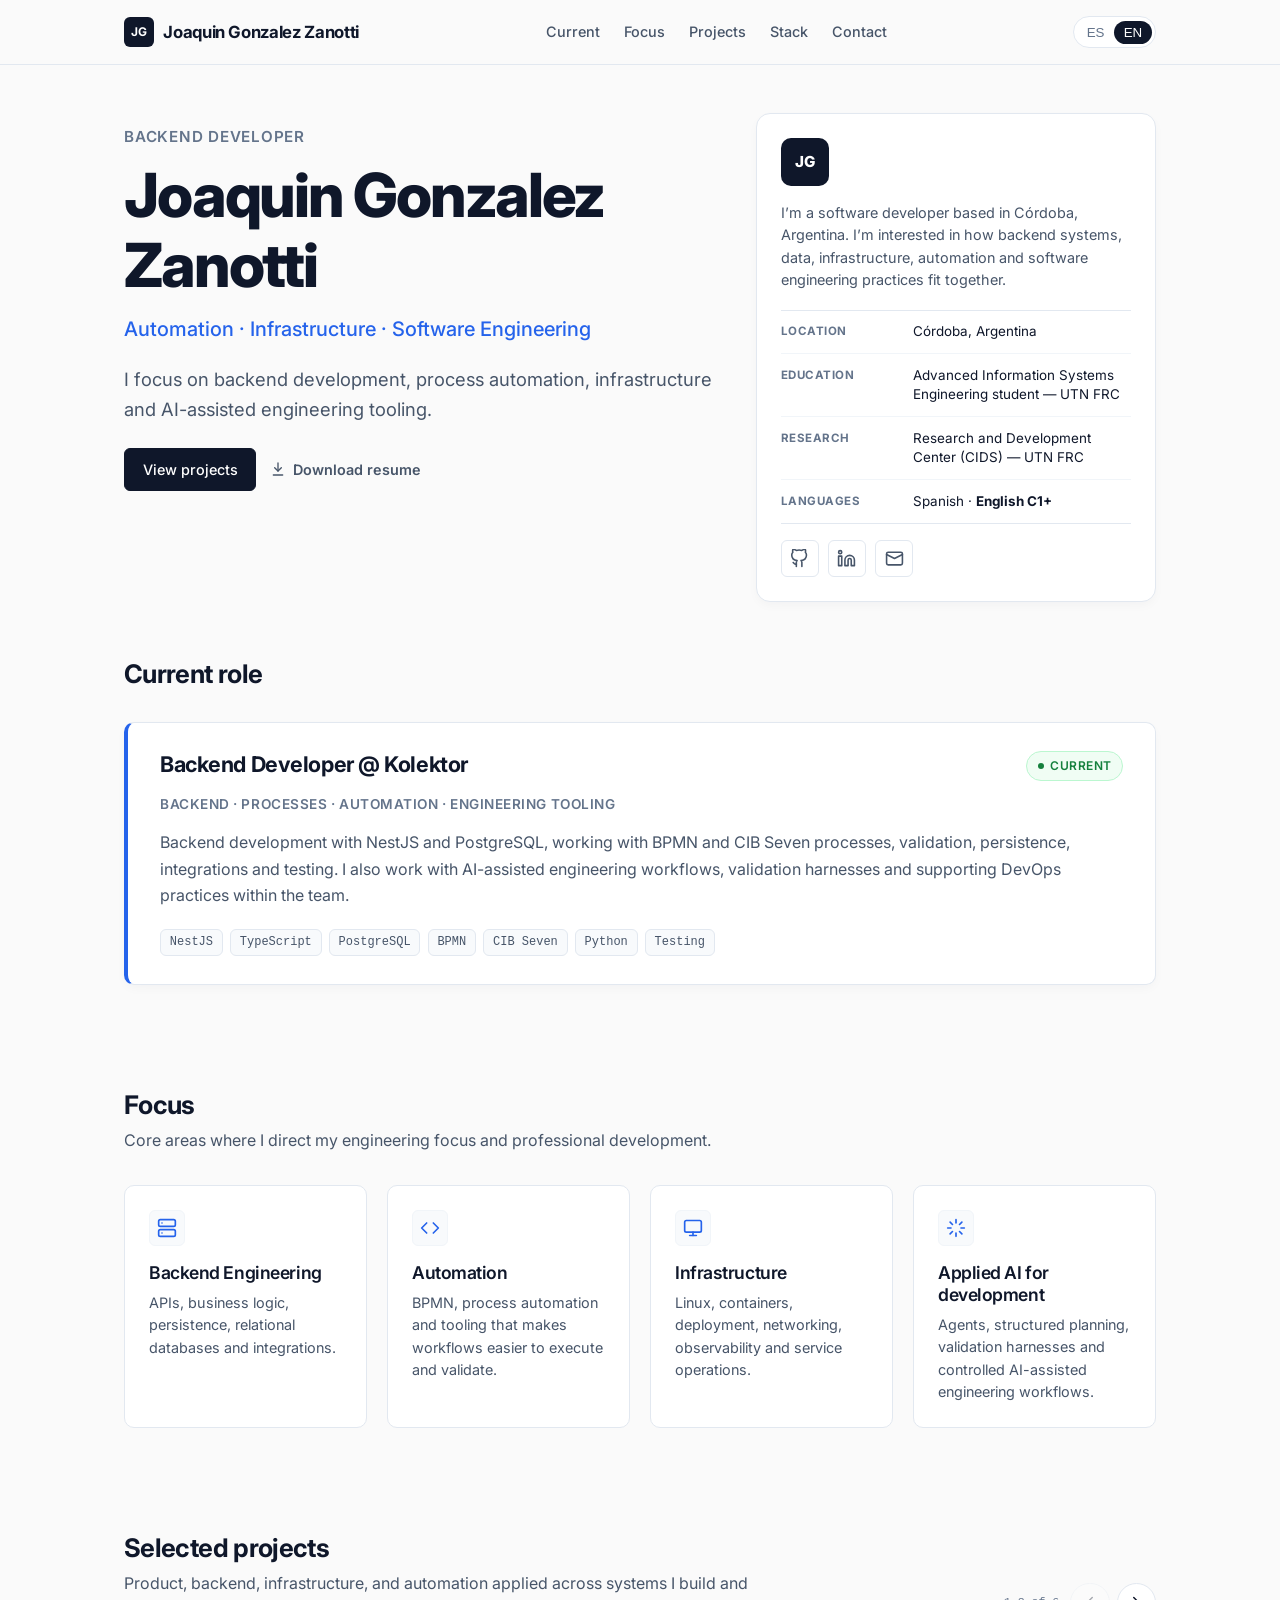
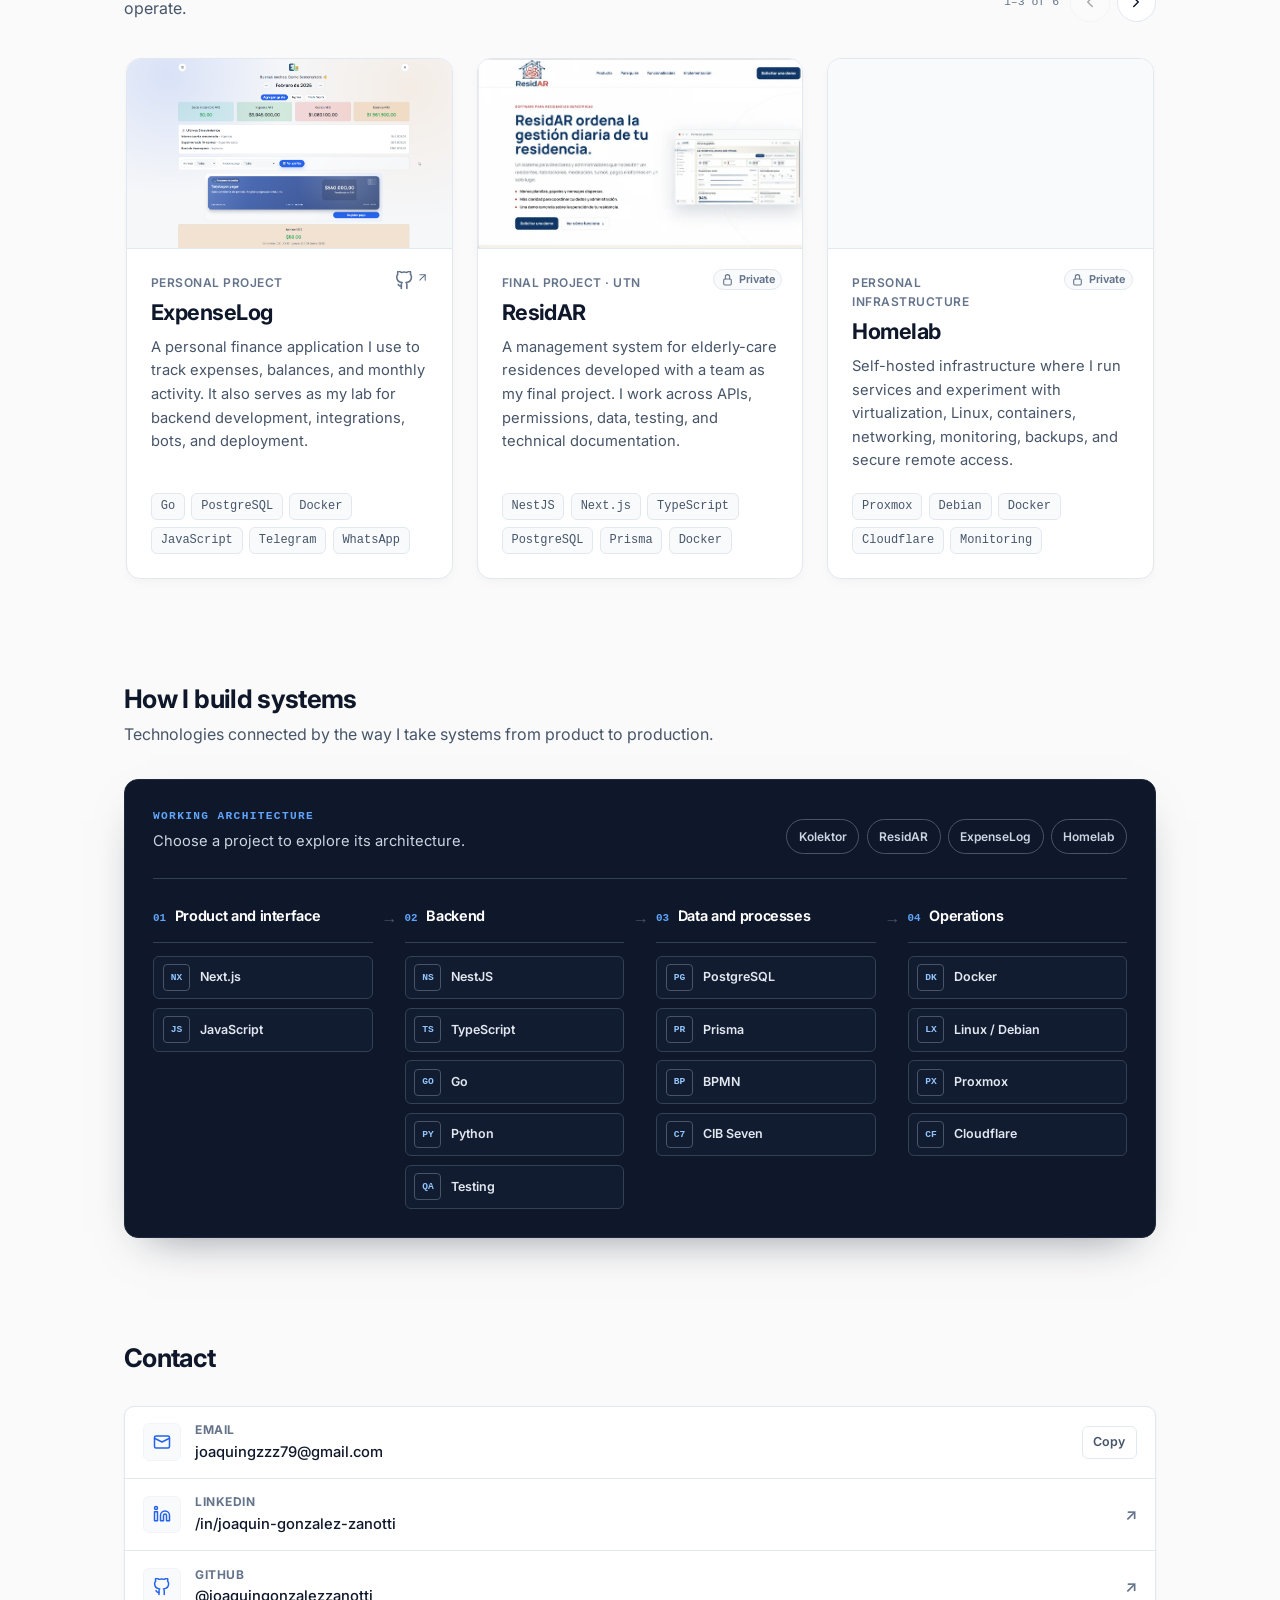
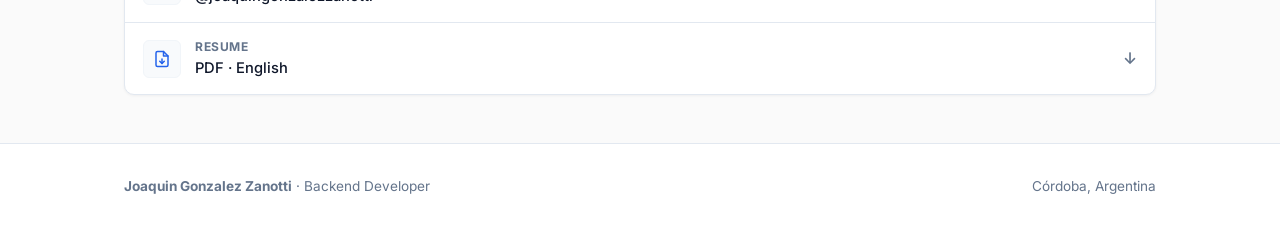
==== index.html @ 8b1c948b "restore contact form as modal" ====
<!DOCTYPE html>
<html lang="es-AR">
  <head>
    <meta charset="UTF-8" />
    <meta name="viewport" content="width=device-width, initial-scale=1.0" />
    <title>Joaquin Gonzalez Zanotti | Backend Developer</title>
    <meta
      name="description"
      content="Backend Developer en Córdoba, Argentina. Backend, PostgreSQL, BPMN, automatización, infraestructura y tooling de ingeniería asistido por IA."
    />
    <meta name="robots" content="index,follow,max-image-preview:large,max-snippet:-1,max-video-preview:-1" />
    <meta name="author" content="Joaquin Gonzalez Zanotti" />
    <meta name="theme-color" content="#2563eb" />
    <meta
      name="google-site-verification"
      content="11LNXCog9IiwNUSLAsv_RnXNtH6E29aRDf3BAwxEhEU"
    />
    <link rel="canonical" href="https://joaquingz.com.ar/" />
    <link rel="alternate" hreflang="es-AR" href="https://joaquingz.com.ar/" />
    <link rel="alternate" hreflang="en" href="https://joaquingz.com.ar/en/" />
    <link rel="alternate" hreflang="x-default" href="https://joaquingz.com.ar/" />
    <link rel="sitemap" type="application/xml" href="https://joaquingz.com.ar/sitemap.xml" />

    <!-- Open Graph -->
    <meta property="og:locale" content="es_AR" />
    <meta property="og:type" content="website" />
    <meta property="og:title" content="Joaquin Gonzalez Zanotti | Backend Developer" />
    <meta
      property="og:description"
      content="Backend Developer en Córdoba, Argentina. Backend, PostgreSQL, BPMN, automatización, infraestructura y tooling de ingeniería asistido por IA."
    />
    <meta property="og:url" content="https://joaquingz.com.ar/" />
    <meta property="og:image" content="https://joaquingz.com.ar/assets/projects/expense-log/cover.png" />
    <meta property="og:image:alt" content="Joaquin Gonzalez Zanotti - Backend Developer" />

    <!-- Twitter Card -->
    <meta name="twitter:card" content="summary_large_image" />
    <meta name="twitter:title" content="Joaquin Gonzalez Zanotti | Backend Developer" />
    <meta
      name="twitter:description"
      content="Backend Developer en Córdoba, Argentina. Backend, PostgreSQL, BPMN, automatización, infraestructura y tooling de ingeniería asistido por IA."
    />
    <meta name="twitter:image" content="https://joaquingz.com.ar/assets/projects/expense-log/cover.png" />

    <!-- Favicon -->
    <link rel="icon" type="image/svg+xml" href="/assets/brand/favicon.svg" />

    <!-- Typography -->
    <link rel="preconnect" href="https://fonts.googleapis.com" />
    <link rel="preconnect" href="https://fonts.gstatic.com" crossorigin />
    <link
      href="https://fonts.googleapis.com/css2?family=Inter:wght@400;500;600;700;800&display=swap"
      rel="stylesheet"
    />

    <!-- Stylesheet -->
    <link rel="stylesheet" href="/assets/css/site.css" />

    <!-- Structured Data -->
    <script type="application/ld+json">
      {
        "@context": "https://schema.org",
        "@graph": [
          {
            "@type": "Person",
            "@id": "https://joaquingz.com.ar/#person",
            "name": "Joaquin Gonzalez Zanotti",
            "url": "https://joaquingz.com.ar/",
            "jobTitle": "Backend Developer",
            "knowsLanguage": ["es", "en"],
            "alumniOf": {
              "@type": "CollegeOrUniversity",
              "name": "Universidad Tecnologica Nacional (UTN-FRC)"
            },
            "sameAs": [
              "https://www.linkedin.com/in/joaquin-gonzalez-zanotti/",
              "https://github.com/joaquingonzalezzanotti"
            ]
          },
          {
            "@type": "WebSite",
            "@id": "https://joaquingz.com.ar/#website",
            "name": "Joaquin Gonzalez Zanotti",
            "url": "https://joaquingz.com.ar/",
            "inLanguage": "es-AR",
            "publisher": {
              "@id": "https://joaquingz.com.ar/#person"
            }
          }
        ]
      }
    </script>

    <!-- Language Redirection Script (Safe & Non-blocking) -->
    <script src="/assets/js/language.js"></script>
    <script src="/assets/js/site.js" defer></script>
  </head>
  <body>
    <a class="skip-link" href="#main-content">Saltar al contenido</a>

    <!-- Site Navigation -->
    <header class="site-header">
      <div class="container site-nav">
        <a href="/" class="nav-brand" aria-label="Joaquin Gonzalez Zanotti">
          <span class="nav-brand-badge">JG</span>
          <span class="nav-brand-name">Joaquin Gonzalez Zanotti</span>
        </a>

        <nav aria-label="Navegación principal">
          <ul class="nav-links">
            <li><a href="#current" class="nav-link">Actual</a></li>
            <li><a href="#focus" class="nav-link">Enfoque</a></li>
            <li><a href="#projects" class="nav-link">Proyectos</a></li>
            <li><a href="#stack" class="nav-link">Stack</a></li>
            <li><a href="#contact" class="nav-link">Contacto</a></li>
          </ul>
        </nav>

        <div class="nav-actions">
          <div class="lang-switch" role="group" aria-label="Selector de idioma">
            <button class="lang-btn active" data-lang-switch="es" aria-current="true">ES</button>
            <button class="lang-btn" data-lang-switch="en">EN</button>
          </div>

          <button
            id="mobile-menu-toggle"
            class="mobile-toggle"
            aria-label="Abrir menú"
            aria-expanded="false"
          >
            <svg width="20" height="20" viewBox="0 0 24 24" fill="none" stroke="currentColor" stroke-width="2" stroke-linecap="round" stroke-linejoin="round">
              <line x1="3" y1="12" x2="21" y2="12"></line>
              <line x1="3" y1="6" x2="21" y2="6"></line>
              <line x1="3" y1="18" x2="21" y2="18"></line>
            </svg>
          </button>
        </div>
      </div>

      <!-- Mobile dropdown -->
      <div id="mobile-nav" class="mobile-menu">
        <a href="#current" class="nav-link">Actual</a>
        <a href="#focus" class="nav-link">Enfoque</a>
        <a href="#projects" class="nav-link">Proyectos</a>
        <a href="#stack" class="nav-link">Stack</a>
        <a href="#contact" class="nav-link">Contacto</a>
      </div>
    </header>

    <main id="main-content">
      <!-- Hero Section -->
      <section class="section hero">
        <div class="container hero-grid">
          <div class="hero-copy">
            <p class="hero-meta">Backend Developer</p>
            <h1 class="hero-title">Joaquin Gonzalez Zanotti</h1>
            <p class="hero-subheadline">Automatización · Infraestructura · Ingeniería de Software</p>
            <p class="hero-lead">
              Mi foco está en desarrollo backend, automatización de procesos, infraestructura y herramientas de ingeniería asistidas por IA.
            </p>
            <div class="hero-actions">
              <a href="#projects" class="btn btn-primary">Ver proyectos</a>
              <a
                href="/assets/cv/joaquin-gonzalez-zanotti-cv-es.pdf"
                class="hero-cv-link"
                target="_blank"
                rel="noopener noreferrer"
              >
                <svg width="16" height="16" viewBox="0 0 24 24" fill="none" stroke="currentColor" stroke-width="2" stroke-linecap="round" stroke-linejoin="round" aria-hidden="true"><path d="M12 3v12"></path><path d="m7 10 5 5 5-5"></path><path d="M5 21h14"></path></svg>
                Descargar CV
              </a>
            </div>
          </div>

          <aside id="about" class="profile-card" aria-label="Perfil profesional">
            <div class="profile-monogram" aria-hidden="true">JG</div>
            <p class="profile-summary">
              Soy desarrollador de software en Córdoba, Argentina. Me interesa entender cómo encajan las distintas partes de un sistema: backend, datos, infraestructura, automatización y las prácticas alrededor del desarrollo.
            </p>
            <dl class="profile-details">
              <div class="profile-detail-row">
                <dt>Ubicación</dt>
                <dd>Córdoba, Argentina</dd>
              </div>
              <div class="profile-detail-row">
                <dt>Formación</dt>
                <dd>Estudiante avanzado de Ingeniería en Sistemas de Información — UTN FRC</dd>
              </div>
              <div class="profile-detail-row">
                <dt>Investigación</dt>
                <dd>Centro de Investigación y Desarrollo (CIDS) — UTN FRC</dd>
              </div>
              <div class="profile-detail-row">
                <dt>Idiomas</dt>
                <dd>Español · <strong>Inglés C1+</strong></dd>
              </div>
            </dl>
            <div class="profile-links" aria-label="Enlaces profesionales">
              <a href="https://github.com/joaquingonzalezzanotti" target="_blank" rel="noopener noreferrer" aria-label="GitHub" title="GitHub">
                <svg width="19" height="19" viewBox="0 0 24 24" fill="none" stroke="currentColor" stroke-width="2" stroke-linecap="round" stroke-linejoin="round" aria-hidden="true"><path d="M15 22v-4a4.8 4.8 0 0 0-1-3.5c3.3-.4 6.8-1.6 6.8-7A5.4 5.4 0 0 0 19.4 4 5 5 0 0 0 19.3.5S18.2.1 15 1.8a13.4 13.4 0 0 0-7 0C4.8.1 3.7.5 3.7.5A5 5 0 0 0 3.6 4a5.4 5.4 0 0 0-1.4 3.5c0 5.4 3.5 6.6 6.8 7A4.8 4.8 0 0 0 8 18v4"></path><path d="M8 19c-3 .9-3-1.5-4-2"></path></svg>
              </a>
              <a href="https://www.linkedin.com/in/joaquin-gonzalez-zanotti/" target="_blank" rel="noopener noreferrer" aria-label="LinkedIn" title="LinkedIn">
                <svg width="19" height="19" viewBox="0 0 24 24" fill="none" stroke="currentColor" stroke-width="2" stroke-linecap="round" stroke-linejoin="round" aria-hidden="true"><path d="M16 8a6 6 0 0 1 6 6v7h-4v-7a2 2 0 0 0-4 0v7h-4v-7a6 6 0 0 1 6-6z"></path><rect width="4" height="12" x="2" y="9"></rect><circle cx="4" cy="4" r="2"></circle></svg>
              </a>
              <a href="mailto:joaquingzzz79@gmail.com" data-contact-modal-open aria-label="Abrir formulario de contacto" title="Email">
                <svg width="19" height="19" viewBox="0 0 24 24" fill="none" stroke="currentColor" stroke-width="2" stroke-linecap="round" stroke-linejoin="round" aria-hidden="true"><rect width="20" height="16" x="2" y="4" rx="2"></rect><path d="m22 7-10 5L2 7"></path></svg>
              </a>
            </div>
          </aside>
        </div>
      </section>

      <!-- Currently / Actual Section -->
      <section id="current" class="section" style="padding-top: 1rem;">
        <div class="container">
          <div class="section-header">
            <h2 class="section-title">Posición actual</h2>
          </div>
          <article class="currently-card">
            <div class="currently-header">
              <div>
                <h3 class="currently-role-title">Backend Developer</h3>
                <p class="currently-company">Kolektor</p>
              </div>
              <span class="badge-status">
                <span class="status-dot"></span>
                Actual
              </span>
            </div>
            <p class="currently-subheadline">Backend · Procesos · Automatización · Herramientas de ingeniería</p>
            <p class="currently-desc">
              Desarrollo backend con NestJS y PostgreSQL, implementación de procesos con BPMN y CIB Seven, validaciones, persistencia, integraciones y pruebas. También trabajo con flujos de ingeniería asistidos por IA, entornos de validación y prácticas de DevOps dentro del equipo.
            </p>
            <div class="tech-tag-list">
              <span class="chip">NestJS</span>
              <span class="chip">TypeScript</span>
              <span class="chip">PostgreSQL</span>
              <span class="chip">BPMN</span>
              <span class="chip">CIB Seven</span>
              <span class="chip">Python</span>
              <span class="chip">Testing</span>
            </div>
          </article>
        </div>
      </section>

      <!-- Enfoque Section -->
      <section id="focus" class="section">
        <div class="container">
          <div class="section-header">
            <h2 class="section-title">Enfoque</h2>
            <p class="section-subtitle">Direcciones clave en las que enfoco mi trabajo y aprendizaje continuo.</p>
          </div>
          <div class="focus-grid">
            <article class="focus-card">
              <div class="focus-card-icon" aria-hidden="true">
                <svg width="20" height="20" viewBox="0 0 24 24" fill="none" stroke="currentColor" stroke-width="2" stroke-linecap="round" stroke-linejoin="round">
                  <rect x="2" y="2" width="20" height="8" rx="2" ry="2"></rect>
                  <rect x="2" y="14" width="20" height="8" rx="2" ry="2"></rect>
                  <line x1="6" y1="6" x2="6.01" y2="6"></line>
                  <line x1="6" y1="18" x2="6.01" y2="18"></line>
                </svg>
              </div>
              <h3 class="focus-card-title">Ingeniería backend</h3>
              <p class="focus-card-desc">APIs, lógica de negocio, persistencia, modelado de bases de datos e integraciones.</p>
            </article>

            <article class="focus-card">
              <div class="focus-card-icon" aria-hidden="true">
                <svg width="20" height="20" viewBox="0 0 24 24" fill="none" stroke="currentColor" stroke-width="2" stroke-linecap="round" stroke-linejoin="round">
                  <polyline points="16 18 22 12 16 6"></polyline>
                  <polyline points="8 6 2 12 8 18"></polyline>
                </svg>
              </div>
              <h3 class="focus-card-title">Automatización</h3>
              <p class="focus-card-desc">BPMN, automatización de procesos y herramientas para reducir trabajo manual y hacer flujos más verificables.</p>
            </article>

            <article class="focus-card">
              <div class="focus-card-icon" aria-hidden="true">
                <svg width="20" height="20" viewBox="0 0 24 24" fill="none" stroke="currentColor" stroke-width="2" stroke-linecap="round" stroke-linejoin="round">
                  <rect x="2" y="3" width="20" height="14" rx="2" ry="2"></rect>
                  <line x1="8" y1="21" x2="16" y2="21"></line>
                  <line x1="12" y1="17" x2="12" y2="21"></line>
                </svg>
              </div>
              <h3 class="focus-card-title">Infraestructura</h3>
              <p class="focus-card-desc">Linux, contenedores, despliegue, redes, observabilidad y operación de servicios.</p>
            </article>

            <article class="focus-card">
              <div class="focus-card-icon" aria-hidden="true">
                <svg width="20" height="20" viewBox="0 0 24 24" fill="none" stroke="currentColor" stroke-width="2" stroke-linecap="round" stroke-linejoin="round">
                  <path d="M12 2v4M12 18v4M4.93 4.93l2.83 2.83M16.24 16.24l2.83 2.83M2 12h4M18 12h4M4.93 19.07l2.83-2.83M16.24 7.76l2.83-2.83"></path>
                </svg>
              </div>
              <h3 class="focus-card-title">IA aplicada al desarrollo</h3>
              <p class="focus-card-desc">Agentes, planificación estructurada, entornos de validación y flujos de ingeniería asistidos por IA.</p>
            </article>
          </div>
        </div>
      </section>

      <!-- PROJECTS:START -->
      <section id="projects" class="section projects-section">
        <div class="container">
          <div class="projects-heading-row">
            <div class="section-header">
              <h2 class="section-title">Proyectos seleccionados</h2>
              <p class="section-subtitle">Producto, backend, infraestructura y automatización aplicados en sistemas que construí y opero.</p>
            </div>
            <div class="projects-carousel-controls">
              <span class="projects-carousel-status" data-carousel-status aria-live="polite">6 proyectos</span>
              <button type="button" class="projects-carousel-button" data-carousel-previous aria-label="Ver proyectos anteriores"><svg width="18" height="18" viewBox="0 0 24 24" fill="none" stroke="currentColor" stroke-width="2" stroke-linecap="round" stroke-linejoin="round" aria-hidden="true"><path d="m15 18-6-6 6-6"></path></svg></button>
              <button type="button" class="projects-carousel-button" data-carousel-next aria-label="Ver proyectos siguientes"><svg width="18" height="18" viewBox="0 0 24 24" fill="none" stroke="currentColor" stroke-width="2" stroke-linecap="round" stroke-linejoin="round" aria-hidden="true"><path d="m9 18 6-6-6-6"></path></svg></button>
            </div>
          </div>
          <div class="projects-carousel" data-projects-carousel data-status-template="{start}–{end} de {total}">
            <div class="projects-track" data-carousel-track tabindex="0" aria-label="Carrusel de proyectos seleccionados">
              <article class="project-card-v2 project-card-linked">
                <a href="https://expenselog.com.ar/" class="project-card-primary-link" target="_blank" rel="noopener noreferrer" aria-label="Abrir el sitio de ExpenseLog"></a>
                <div class="project-card-media">
                  <img src="/assets/projects/expense-log/cover.png" alt="Vista previa del panel de ExpenseLog" loading="lazy" decoding="async" width="800" height="450" />
                </div>
                <div class="project-card-content">
                  <a href="https://github.com/joaquingonzalezzanotti/ExpenseLog" class="project-github-link" target="_blank" rel="noopener noreferrer" aria-label="Ver ExpenseLog en GitHub"><svg class="github-icon" width="19" height="19" viewBox="0 0 24 24" fill="none" stroke="currentColor" stroke-width="2" stroke-linecap="round" stroke-linejoin="round" aria-hidden="true"><path d="M15 22v-4a4.8 4.8 0 0 0-1-3.5c3.3-.4 6.8-1.6 6.8-7A5.4 5.4 0 0 0 19.4 4 5 5 0 0 0 19.3.5S18.2.1 15 1.8a13.4 13.4 0 0 0-7 0C4.8.1 3.7.5 3.7.5A5 5 0 0 0 3.6 4a5.4 5.4 0 0 0-1.4 3.5c0 5.4 3.5 6.6 6.8 7A4.8 4.8 0 0 0 8 18v4"></path><path d="M8 19c-3 .9-3-1.5-4-2"></path></svg><svg width="13" height="13" viewBox="0 0 24 24" fill="none" stroke="currentColor" stroke-width="2" stroke-linecap="round" stroke-linejoin="round" aria-hidden="true"><path d="M7 17 17 7"></path><path d="M7 7h10v10"></path></svg></a>
                  <span class="project-card-badge">Proyecto personal</span>
                  <h3 class="project-card-title">ExpenseLog</h3>
                  <p class="project-card-desc">Aplicación de finanzas personales que uso para registrar gastos, saldos y actividad mensual. Es también mi laboratorio para backend, integraciones, bots y despliegue.</p>
                  <div class="project-card-stack">
                    <span class="chip">Go</span>
                    <span class="chip">PostgreSQL</span>
                    <span class="chip">Docker</span>
                    <span class="chip">JavaScript</span>
                    <span class="chip">Telegram</span>
                    <span class="chip">WhatsApp</span>
                  </div>
                </div>
              </article>
              <article class="project-card-v2 project-card-linked project-card-private">
                <a href="https://residar.com.ar" class="project-card-primary-link" target="_blank" rel="noopener noreferrer" aria-label="Abrir el sitio de ResidAR"></a>
                <div class="project-card-media">
                  <img src="/assets/projects/residar/dashboard.webp" alt="Página de ResidAR con una vista de su panel de gestión" loading="lazy" decoding="async" width="800" height="450" />
                </div>
                <div class="project-card-content">
                  <span class="project-repository-private" aria-label="Repositorio privado" title="Repositorio privado"><svg width="13" height="13" viewBox="0 0 24 24" fill="none" stroke="currentColor" stroke-width="2" stroke-linecap="round" stroke-linejoin="round" aria-hidden="true"><rect width="14" height="11" x="5" y="11" rx="2" ry="2"></rect><path d="M8 11V7a4 4 0 0 1 8 0v4"></path></svg><span>Privado</span></span>
                  <span class="project-card-badge">Proyecto Final · UTN</span>
                  <h3 class="project-card-title">ResidAR</h3>
                  <p class="project-card-desc">Sistema de gestión para residencias de adultos mayores desarrollado en equipo como Proyecto Final. Trabajo sobre APIs, permisos, datos, testing y documentación técnica.</p>
                  <div class="project-card-stack">
                    <span class="chip">NestJS</span>
                    <span class="chip">Next.js</span>
                    <span class="chip">TypeScript</span>
                    <span class="chip">PostgreSQL</span>
                    <span class="chip">Prisma</span>
                    <span class="chip">Docker</span>
                  </div>
                </div>
              </article>
              <article class="project-card-v2 project-card-private">
                <div class="project-card-media project-card-media-center">
                  <img src="/assets/projects/homelab/cover.webp" alt="Rack de servidores y estación de monitoreo de infraestructura" loading="lazy" decoding="async" width="800" height="450" />
                </div>
                <div class="project-card-content">
                  <span class="project-repository-private" aria-label="Repositorio privado" title="Repositorio privado"><svg width="13" height="13" viewBox="0 0 24 24" fill="none" stroke="currentColor" stroke-width="2" stroke-linecap="round" stroke-linejoin="round" aria-hidden="true"><rect width="14" height="11" x="5" y="11" rx="2" ry="2"></rect><path d="M8 11V7a4 4 0 0 1 8 0v4"></path></svg><span>Privado</span></span>
                  <span class="project-card-badge">Infraestructura personal</span>
                  <h3 class="project-card-title">Homelab</h3>
                  <p class="project-card-desc">Infraestructura propia para operar servicios, experimentar y aprender con virtualización, Linux, contenedores, redes, monitoreo, backups y acceso remoto seguro.</p>
                  <div class="project-card-stack">
                    <span class="chip">Proxmox</span>
                    <span class="chip">Debian</span>
                    <span class="chip">Docker</span>
                    <span class="chip">Cloudflare</span>
                    <span class="chip">Monitoring</span>
                  </div>
                </div>
              </article>
              <article class="project-card-v2 project-card-private">
                <div class="project-card-media project-card-media-center">
                  <img src="/assets/projects/home-assistant/homeassistant-photo.png" alt="Panel de Home Assistant con dispositivos, luces y estados del hogar" loading="lazy" decoding="async" width="800" height="450" />
                </div>
                <div class="project-card-content">
                  <span class="project-repository-private" aria-label="Repositorio privado" title="Repositorio privado"><svg width="13" height="13" viewBox="0 0 24 24" fill="none" stroke="currentColor" stroke-width="2" stroke-linecap="round" stroke-linejoin="round" aria-hidden="true"><rect width="14" height="11" x="5" y="11" rx="2" ry="2"></rect><path d="M8 11V7a4 4 0 0 1 8 0v4"></path></svg><span>Privado</span></span>
                  <span class="project-card-badge">Domótica local</span>
                  <h3 class="project-card-title">Home Assistant &amp; IoT</h3>
                  <p class="project-card-desc">Sistema domótico centralizado con sensores, escenas e integraciones locales. Automatiza iluminación, seguridad y rutinas según presencia, horarios y estado del hogar.</p>
                  <div class="project-card-stack">
                    <span class="chip">Home Assistant</span>
                    <span class="chip">YAML</span>
                    <span class="chip">MQTT</span>
                    <span class="chip">ESPHome</span>
                    <span class="chip">Zigbee</span>
                    <span class="chip">Docker</span>
                  </div>
                </div>
              </article>
              <article class="project-card-v2 project-card-linked">
                <a href="https://sorty-neon.vercel.app" class="project-card-primary-link" target="_blank" rel="noopener noreferrer" aria-label="Abrir la aplicación Sorty"></a>
                <div class="project-card-media">
                  <img src="/assets/projects/sorty/cover.png" alt="Interfaz de Sorty para configurar participantes y exclusiones" loading="lazy" decoding="async" width="800" height="450" />
                </div>
                <div class="project-card-content">
                  <a href="https://github.com/joaquingonzalezzanotti/Sorty" class="project-github-link" target="_blank" rel="noopener noreferrer" aria-label="Ver Sorty en GitHub"><svg class="github-icon" width="19" height="19" viewBox="0 0 24 24" fill="none" stroke="currentColor" stroke-width="2" stroke-linecap="round" stroke-linejoin="round" aria-hidden="true"><path d="M15 22v-4a4.8 4.8 0 0 0-1-3.5c3.3-.4 6.8-1.6 6.8-7A5.4 5.4 0 0 0 19.4 4 5 5 0 0 0 19.3.5S18.2.1 15 1.8a13.4 13.4 0 0 0-7 0C4.8.1 3.7.5 3.7.5A5 5 0 0 0 3.6 4a5.4 5.4 0 0 0-1.4 3.5c0 5.4 3.5 6.6 6.8 7A4.8 4.8 0 0 0 8 18v4"></path><path d="M8 19c-3 .9-3-1.5-4-2"></path></svg><svg width="13" height="13" viewBox="0 0 24 24" fill="none" stroke="currentColor" stroke-width="2" stroke-linecap="round" stroke-linejoin="round" aria-hidden="true"><path d="M7 17 17 7"></path><path d="M7 7h10v10"></path></svg></a>
                  <span class="project-card-badge">Aplicación web</span>
                  <h3 class="project-card-title">Sorty</h3>
                  <p class="project-card-desc">Aplicación para organizar Amigo Invisible con reglas de exclusión, validaciones y un flujo simple para cargar participantes y compartir cada resultado de forma privada.</p>
                  <div class="project-card-stack">
                    <span class="chip">JavaScript</span>
                    <span class="chip">Python</span>
                    <span class="chip">PostgreSQL</span>
                    <span class="chip">Vercel</span>
                  </div>
                </div>
              </article>
              <article class="project-card-v2 project-card-linked">
                <a href="https://github.com/joaquingonzalezzanotti/A4.5" class="project-card-primary-link" target="_blank" rel="noopener noreferrer" aria-label="Abrir A4.5, un ejemplo público de automatización"></a>
                <div class="project-card-media project-card-media-center">
                  <img src="/assets/projects/automation-systems/cover.webp" alt="Panel conceptual de automatización con pipeline, agentes y bot de Telegram" loading="lazy" decoding="async" width="800" height="450" />
                </div>
                <div class="project-card-content">
                  <a href="https://github.com/joaquingonzalezzanotti/A4.5" class="project-github-link" target="_blank" rel="noopener noreferrer" aria-label="Ver A4.5 en GitHub"><svg class="github-icon" width="19" height="19" viewBox="0 0 24 24" fill="none" stroke="currentColor" stroke-width="2" stroke-linecap="round" stroke-linejoin="round" aria-hidden="true"><path d="M15 22v-4a4.8 4.8 0 0 0-1-3.5c3.3-.4 6.8-1.6 6.8-7A5.4 5.4 0 0 0 19.4 4 5 5 0 0 0 19.3.5S18.2.1 15 1.8a13.4 13.4 0 0 0-7 0C4.8.1 3.7.5 3.7.5A5 5 0 0 0 3.6 4a5.4 5.4 0 0 0-1.4 3.5c0 5.4 3.5 6.6 6.8 7A4.8 4.8 0 0 0 8 18v4"></path><path d="M8 19c-3 .9-3-1.5-4-2"></path></svg><svg width="13" height="13" viewBox="0 0 24 24" fill="none" stroke="currentColor" stroke-width="2" stroke-linecap="round" stroke-linejoin="round" aria-hidden="true"><path d="M7 17 17 7"></path><path d="M7 7h10v10"></path></svg></a>
                  <span class="project-card-badge">Capacidad transversal</span>
                  <h3 class="project-card-title">Automatización y entrega</h3>
                  <p class="project-card-desc">Flujos que conectan eventos, pruebas, despliegues y operación: pipelines, agentes, tareas programadas, webhooks y bots de Telegram para reducir trabajo manual.</p>
                  <div class="project-card-stack">
                    <span class="chip">CI/CD</span>
                    <span class="chip">Docker</span>
                    <span class="chip">Agents</span>
                    <span class="chip">Telegram</span>
                    <span class="chip">Webhooks</span>
                    <span class="chip">Automation</span>
                  </div>
                </div>
              </article>
            </div>
          </div>
        </div>
      </section>
      <!-- PROJECTS:END -->

      <!-- STACK:START -->
      <section id="stack" class="section stack-section">
        <div class="container">
          <div class="section-header">
            <h2 class="section-title">Cómo construyo sistemas</h2>
            <p class="section-subtitle">Tecnologías conectadas por la forma en que las llevo del producto a producción.</p>
          </div>
          <div class="stack-stage">
            <div class="stack-stage-header">
              <div class="stack-stage-intro">
                <p class="stack-eyebrow">Arquitectura de trabajo</p>
                <p class="stack-context-summary" data-stack-summary data-default-summary="Elegí un proyecto para recorrer su arquitectura." aria-live="polite">Elegí un proyecto para recorrer su arquitectura.</p>
              </div>
              <div class="stack-filters" role="group" aria-label="Explorar arquitectura por proyecto">
                <button type="button" class="stack-filter" data-stack-filter="kolektor" data-stack-summary="Procesos empresariales, backend e integración de datos." aria-pressed="false">Kolektor</button>
                <button type="button" class="stack-filter" data-stack-filter="residar" data-stack-summary="Producto web, API y persistencia para gestión operativa." aria-pressed="false">ResidAR</button>
                <button type="button" class="stack-filter" data-stack-filter="expenselog" data-stack-summary="Servicio en Go para registrar y analizar finanzas personales." aria-pressed="false">ExpenseLog</button>
                <button type="button" class="stack-filter" data-stack-filter="homelab" data-stack-summary="Infraestructura propia: virtualización, contenedores y red." aria-pressed="false">Homelab</button>
              </div>
            </div>
            <div class="stack-map" style="--stack-layer-count: 4">
              <article class="stack-layer" data-used="residar expenselog">
                <div class="stack-layer-heading">
                  <span class="stack-layer-index" aria-hidden="true">01</span>
                  <h3>Producto e interfaz</h3>
                </div>
                <div class="stack-nodes">
                  <div class="stack-node" data-used="residar">
                    <span class="stack-node-mark" aria-hidden="true">NX</span>
                    <span class="stack-node-name">Next.js</span>
                  </div>
                  <div class="stack-node" data-used="expenselog">
                    <span class="stack-node-mark" aria-hidden="true">JS</span>
                    <span class="stack-node-name">JavaScript</span>
                  </div>
                </div>
              </article>
              <article class="stack-layer" data-used="kolektor residar expenselog">
                <div class="stack-layer-heading">
                  <span class="stack-layer-index" aria-hidden="true">02</span>
                  <h3>Backend</h3>
                </div>
                <div class="stack-nodes">
                  <div class="stack-node" data-used="kolektor residar">
                    <span class="stack-node-mark" aria-hidden="true">NS</span>
                    <span class="stack-node-name">NestJS</span>
                  </div>
                  <div class="stack-node" data-used="kolektor residar">
                    <span class="stack-node-mark" aria-hidden="true">TS</span>
                    <span class="stack-node-name">TypeScript</span>
                  </div>
                  <div class="stack-node" data-used="expenselog">
                    <span class="stack-node-mark" aria-hidden="true">GO</span>
                    <span class="stack-node-name">Go</span>
                  </div>
                  <div class="stack-node" data-used="kolektor">
                    <span class="stack-node-mark" aria-hidden="true">PY</span>
                    <span class="stack-node-name">Python</span>
                  </div>
                  <div class="stack-node" data-used="kolektor">
                    <span class="stack-node-mark" aria-hidden="true">QA</span>
                    <span class="stack-node-name">Testing</span>
                  </div>
                </div>
              </article>
              <article class="stack-layer" data-used="kolektor residar expenselog">
                <div class="stack-layer-heading">
                  <span class="stack-layer-index" aria-hidden="true">03</span>
                  <h3>Datos y procesos</h3>
                </div>
                <div class="stack-nodes">
                  <div class="stack-node" data-used="kolektor residar expenselog">
                    <span class="stack-node-mark" aria-hidden="true">PG</span>
                    <span class="stack-node-name">PostgreSQL</span>
                  </div>
                  <div class="stack-node" data-used="residar">
                    <span class="stack-node-mark" aria-hidden="true">PR</span>
                    <span class="stack-node-name">Prisma</span>
                  </div>
                  <div class="stack-node" data-used="kolektor">
                    <span class="stack-node-mark" aria-hidden="true">BP</span>
                    <span class="stack-node-name">BPMN</span>
                  </div>
                  <div class="stack-node" data-used="kolektor">
                    <span class="stack-node-mark" aria-hidden="true">C7</span>
                    <span class="stack-node-name">CIB Seven</span>
                  </div>
                </div>
              </article>
              <article class="stack-layer" data-used="residar expenselog homelab">
                <div class="stack-layer-heading">
                  <span class="stack-layer-index" aria-hidden="true">04</span>
                  <h3>Operación</h3>
                </div>
                <div class="stack-nodes">
                  <div class="stack-node" data-used="residar expenselog homelab">
                    <span class="stack-node-mark" aria-hidden="true">DK</span>
                    <span class="stack-node-name">Docker</span>
                  </div>
                  <div class="stack-node" data-used="homelab">
                    <span class="stack-node-mark" aria-hidden="true">LX</span>
                    <span class="stack-node-name">Linux / Debian</span>
                  </div>
                  <div class="stack-node" data-used="homelab">
                    <span class="stack-node-mark" aria-hidden="true">PX</span>
                    <span class="stack-node-name">Proxmox</span>
                  </div>
                  <div class="stack-node" data-used="homelab">
                    <span class="stack-node-mark" aria-hidden="true">CF</span>
                    <span class="stack-node-name">Cloudflare</span>
                  </div>
                </div>
              </article>
            </div>
          </div>
        </div>
      </section>
      <!-- STACK:END -->

      <!-- Contact Section -->
      <section id="contact" class="section contact-section">
        <div class="container">
          <div class="section-header">
            <h2 class="section-title">Contacto</h2>
          </div>
          <div class="contact-panel">
            <ul class="contact-list">
              <li class="contact-row">
                <span class="contact-icon" aria-hidden="true"><svg width="18" height="18" viewBox="0 0 24 24" fill="none" stroke="currentColor" stroke-width="2" stroke-linecap="round" stroke-linejoin="round"><rect width="20" height="16" x="2" y="4" rx="2"></rect><path d="m22 7-10 5L2 7"></path></svg></span>
                <span class="contact-main"><span class="contact-label">Email</span><span class="contact-value">joaquingzzz79@gmail.com</span></span>
                <a class="contact-row-link" href="mailto:joaquingzzz79@gmail.com" data-contact-modal-open aria-label="Abrir formulario de contacto"></a>
                <button type="button" class="contact-copy-button" data-copy-email="joaquingzzz79@gmail.com" data-copy-label="Copiar" data-copied-label="Copiado ✓" aria-label="Copiar email" hidden><span data-copy-status aria-live="polite">Copiar</span></button>
              </li>
              <li class="contact-row">
                <span class="contact-icon" aria-hidden="true"><svg width="18" height="18" viewBox="0 0 24 24" fill="none" stroke="currentColor" stroke-width="2" stroke-linecap="round" stroke-linejoin="round"><path d="M16 8a6 6 0 0 1 6 6v7h-4v-7a2 2 0 0 0-4 0v7h-4v-7a6 6 0 0 1 6-6z"></path><rect width="4" height="12" x="2" y="9"></rect><circle cx="4" cy="4" r="2"></circle></svg></span>
                <span class="contact-main"><span class="contact-label">LinkedIn</span><span class="contact-value">/in/joaquin-gonzalez-zanotti</span></span>
                <span class="contact-action" aria-hidden="true">↗</span>
                <a class="contact-row-link" href="https://www.linkedin.com/in/joaquin-gonzalez-zanotti/" target="_blank" rel="noopener noreferrer" aria-label="Abrir LinkedIn"></a>
              </li>
              <li class="contact-row">
                <span class="contact-icon" aria-hidden="true"><svg width="18" height="18" viewBox="0 0 24 24" fill="none" stroke="currentColor" stroke-width="2" stroke-linecap="round" stroke-linejoin="round"><path d="M15 22v-4a4.8 4.8 0 0 0-1-3.5c3.3-.4 6.8-1.6 6.8-7A5.4 5.4 0 0 0 19.4 4 5 5 0 0 0 19.3.5S18.2.1 15 1.8a13.4 13.4 0 0 0-7 0C4.8.1 3.7.5 3.7.5A5 5 0 0 0 3.6 4a5.4 5.4 0 0 0-1.4 3.5c0 5.4 3.5 6.6 6.8 7A4.8 4.8 0 0 0 8 18v4"></path><path d="M8 19c-3 .9-3-1.5-4-2"></path></svg></span>
                <span class="contact-main"><span class="contact-label">GitHub</span><span class="contact-value">@joaquingonzalezzanotti</span></span>
                <span class="contact-action" aria-hidden="true">↗</span>
                <a class="contact-row-link" href="https://github.com/joaquingonzalezzanotti" target="_blank" rel="noopener noreferrer" aria-label="Abrir GitHub"></a>
              </li>
              <li class="contact-row">
                <span class="contact-icon" aria-hidden="true"><svg width="18" height="18" viewBox="0 0 24 24" fill="none" stroke="currentColor" stroke-width="2" stroke-linecap="round" stroke-linejoin="round"><path d="M14 2H6a2 2 0 0 0-2 2v16a2 2 0 0 0 2 2h12a2 2 0 0 0 2-2V8z"></path><path d="M14 2v6h6"></path><path d="M12 12v6"></path><path d="m9 15 3 3 3-3"></path></svg></span>
                <span class="contact-main"><span class="contact-label">CV</span><span class="contact-value">PDF · Español</span></span>
                <span class="contact-action" aria-hidden="true">↓</span>
                <a class="contact-row-link" href="/assets/cv/joaquin-gonzalez-zanotti-cv-es.pdf" download aria-label="Descargar CV en español"></a>
              </li>
            </ul>
          </div>
        </div>
      </section>
    </main>

    <dialog class="contact-dialog" data-contact-dialog aria-labelledby="contact-dialog-title" aria-describedby="contact-dialog-description">
      <div class="contact-dialog-panel">
        <div class="contact-dialog-header">
          <div>
            <p class="contact-dialog-eyebrow">Contacto directo</p>
            <h2 id="contact-dialog-title">Escribime</h2>
            <p id="contact-dialog-description">Contame brevemente qué necesitás y te respondo por email.</p>
          </div>
          <button type="button" class="contact-dialog-close" data-contact-modal-close aria-label="Cerrar formulario">
            <svg width="20" height="20" viewBox="0 0 24 24" fill="none" stroke="currentColor" stroke-width="2" stroke-linecap="round" aria-hidden="true"><path d="M18 6 6 18"></path><path d="m6 6 12 12"></path></svg>
          </button>
        </div>
        <form
          class="contact-form"
          action="https://formspree.io/f/mkoogrok"
          method="POST"
          data-contact-form
          data-sending-label="Enviando…"
          data-success-message="Mensaje enviado. Gracias, te respondo pronto."
          data-error-message="No se pudo enviar. Probá nuevamente o escribime a joaquingzzz79@gmail.com."
        >
          <input type="hidden" name="_subject" value="Nuevo contacto desde joaquingz.com.ar" />
          <label class="contact-form-honeypot" aria-hidden="true" inert>No completar<input type="text" name="_gotcha" tabindex="-1" autocomplete="off" /></label>
          <div class="contact-form-grid">
            <label class="contact-form-field">
              <span>Nombre</span>
              <input type="text" name="name" autocomplete="name" required placeholder="Tu nombre" />
            </label>
            <label class="contact-form-field">
              <span>Email</span>
              <input type="email" name="email" autocomplete="email" required placeholder="tu@email.com" />
            </label>
          </div>
          <label class="contact-form-field">
            <span>Mensaje</span>
            <textarea name="message" rows="5" required placeholder="¿En qué puedo ayudarte?"></textarea>
          </label>
          <div class="contact-form-footer">
            <p class="contact-form-status" data-contact-form-status aria-live="polite"></p>
            <button type="submit" class="btn btn-primary" data-contact-submit>Enviar mensaje</button>
          </div>
        </form>
      </div>
    </dialog>

    <!-- Footer -->
    <footer class="site-footer">
      <div class="container footer-inner">
        <div>
          <strong>Joaquin Gonzalez Zanotti</strong> · Backend Developer
        </div>
        <div>
          Córdoba, Argentina
        </div>
      </div>
    </footer>
  </body>
</html>
---- assets/css/site.css ----
/* ==========================================================================
   Portfolio V2 — Joaquin Gonzalez Zanotti
   Clean, modern, technical & accessible stylesheet
   ========================================================================== */

:root {
  --font-sans: 'Inter', -apple-system, BlinkMacSystemFont, 'Segoe UI', Roboto, Oxygen, Ubuntu, Cantarell, 'Open Sans', 'Helvetica Neue', sans-serif;
  --font-mono: ui-monospace, SFMono-Regular, Menlo, Monaco, Consolas, 'Liberation Mono', 'Courier New', monospace;

  --color-bg: #fafafa;
  --color-surface: #ffffff;
  --color-surface-subtle: #f8fafc;
  --color-surface-tinted: #f0f7ff;
  
  --color-border: #e2e8f0;
  --color-border-subtle: #f1f5f9;
  --color-border-hover: #cbd5e1;
  --color-border-accent: #93c5fd;

  --color-text-primary: #0f172a;
  --color-text-secondary: #475569;
  --color-text-muted: #64748b;
  --color-text-light: #94a3b8;

  --color-accent: #2563eb;
  --color-accent-hover: #1d4ed8;
  --color-accent-light: #eff6ff;
  --color-success: #15803d;
  --color-success-light: #f0fdf4;
  --color-border-success: #bbf7d0;

  --radius-sm: 6px;
  --radius-md: 10px;
  --radius-lg: 14px;
  --radius-full: 9999px;

  --shadow-subtle: 0 1px 3px rgba(15, 23, 42, 0.05);
  --shadow-card: 0 4px 12px -2px rgba(15, 23, 42, 0.04);
  --shadow-hover: 0 8px 20px -4px rgba(15, 23, 42, 0.08);

  --max-width: 1080px;
  --transition: 180ms cubic-bezier(0.16, 1, 0.3, 1);
}

/* Base styles */
*, *::before, *::after {
  box-sizing: border-box;
  margin: 0;
  padding: 0;
}

html {
  font-size: 16px;
  scroll-behavior: smooth;
  scroll-padding-top: 5rem;
  background-color: var(--color-bg);
  color: var(--color-text-primary);
  text-rendering: optimizeLegibility;
  -webkit-font-smoothing: antialiased;
}

body {
  font-family: var(--font-sans);
  line-height: 1.6;
  background-color: var(--color-bg);
  color: var(--color-text-primary);
  min-height: 100vh;
  display: flex;
  flex-direction: column;
}

/* Accessibility & Focus */
:focus-visible {
  outline: 2px solid var(--color-accent);
  outline-offset: 3px;
}

.skip-link {
  position: fixed;
  top: 0.75rem;
  left: 0.75rem;
  z-index: 200;
  padding: 0.55rem 0.85rem;
  background-color: var(--color-surface);
  color: var(--color-text-primary);
  border: 1px solid var(--color-border);
  border-radius: var(--radius-sm);
  box-shadow: var(--shadow-hover);
  transform: translateY(-200%);
}

.skip-link:focus {
  transform: translateY(0);
}

/* Container */
.container {
  width: 100%;
  max-width: var(--max-width);
  margin-left: auto;
  margin-right: auto;
  padding-left: 1.5rem;
  padding-right: 1.5rem;
}

/* Links */
a {
  color: inherit;
  text-decoration: none;
  transition: color var(--transition), border-color var(--transition);
}

/* Typography utilities */
h1, h2, h3, h4 {
  font-weight: 600;
  letter-spacing: -0.025em;
  color: var(--color-text-primary);
  line-height: 1.25;
}

p {
  color: var(--color-text-secondary);
}

/* Navbar */
.site-header {
  position: sticky;
  top: 0;
  z-index: 100;
  background-color: rgba(250, 250, 250, 0.92);
  backdrop-filter: blur(10px);
  -webkit-backdrop-filter: blur(10px);
  border-bottom: 1px solid var(--color-border);
}

.site-nav {
  display: flex;
  align-items: center;
  justify-content: space-between;
  height: 4rem;
}

.nav-brand {
  display: flex;
  align-items: center;
  gap: 0.6rem;
  font-weight: 700;
  font-size: 1.05rem;
  color: var(--color-text-primary);
  letter-spacing: -0.02em;
}

.nav-brand-badge {
  display: inline-flex;
  align-items: center;
  justify-content: center;
  width: 1.85rem;
  height: 1.85rem;
  background-color: var(--color-text-primary);
  color: #ffffff;
  border-radius: var(--radius-sm);
  font-size: 0.75rem;
  font-weight: 700;
  letter-spacing: -0.03em;
}

.nav-links {
  display: flex;
  align-items: center;
  gap: 1.5rem;
  list-style: none;
}

.nav-link {
  font-size: 0.9rem;
  font-weight: 500;
  color: var(--color-text-secondary);
}

.nav-link:hover {
  color: var(--color-text-primary);
}

.nav-actions {
  display: flex;
  align-items: center;
  gap: 0.75rem;
}

.lang-switch {
  display: inline-flex;
  align-items: center;
  padding: 0.2rem;
  background-color: var(--color-surface);
  border: 1px solid var(--color-border);
  border-radius: var(--radius-full);
  font-size: 0.75rem;
  font-weight: 600;
}

.lang-btn {
  padding: 0.25rem 0.6rem;
  border-radius: var(--radius-full);
  color: var(--color-text-muted);
  border: none;
  background: transparent;
  cursor: pointer;
  transition: all var(--transition);
}

.lang-btn.active {
  background-color: var(--color-text-primary);
  color: #ffffff;
}

.lang-btn:hover:not(.active) {
  color: var(--color-text-primary);
}

/* Mobile Nav Toggle */
.mobile-toggle {
  display: none;
  background: none;
  border: 1px solid var(--color-border);
  border-radius: var(--radius-sm);
  padding: 0.5rem;
  cursor: pointer;
  color: var(--color-text-primary);
}

.mobile-menu {
  display: none;
}

/* Buttons and CTAs */
.btn {
  display: inline-flex;
  align-items: center;
  justify-content: center;
  gap: 0.5rem;
  padding: 0.55rem 1.1rem;
  font-size: 0.9rem;
  font-weight: 500;
  border-radius: var(--radius-sm);
  transition: all var(--transition);
  cursor: pointer;
  text-decoration: none;
  white-space: nowrap;
}

.btn-primary {
  background-color: var(--color-text-primary);
  color: #ffffff;
  border: 1px solid var(--color-text-primary);
}

.btn-primary:hover {
  background-color: #1e293b;
  border-color: #1e293b;
  transform: translateY(-1px);
}

/* Chips and Tags */
.chip {
  display: inline-flex;
  align-items: center;
  padding: 0.2rem 0.55rem;
  font-size: 0.75rem;
  font-weight: 500;
  font-family: var(--font-mono);
  background-color: var(--color-surface-subtle);
  border: 1px solid var(--color-border);
  border-radius: var(--radius-sm);
  color: var(--color-text-secondary);
}

/* Sections common */
.section {
  padding-top: 4.5rem;
  padding-bottom: 2rem;
}

.section-header {
  margin-bottom: 2rem;
}

.section-title {
  font-size: 1.6rem;
  font-weight: 700;
  color: var(--color-text-primary);
  margin-bottom: 0.4rem;
}

.section-subtitle {
  font-size: 1rem;
  color: var(--color-text-secondary);
  max-width: 640px;
}

/* Hero Section */
.hero {
  padding-top: 3rem;
  padding-bottom: 2.5rem;
}

.hero-grid {
  display: grid;
  grid-template-columns: minmax(0, 3fr) minmax(320px, 2fr);
  align-items: start;
  gap: 2rem;
}

.hero-copy {
  min-width: 0;
  padding-top: 0.75rem;
}

.hero-meta {
  font-size: 0.95rem;
  font-weight: 600;
  color: var(--color-text-muted);
  text-transform: uppercase;
  letter-spacing: 0.05em;
  margin-bottom: 0.75rem;
}

.hero-title {
  font-size: clamp(2.35rem, 5vw, 3.8rem);
  font-weight: 800;
  letter-spacing: -0.035em;
  line-height: 1.15;
  color: var(--color-text-primary);
  margin-bottom: 0.75rem;
}

.hero-subheadline {
  font-size: 1.25rem;
  font-weight: 500;
  color: var(--color-accent);
  margin-bottom: 1.25rem;
}

.hero-lead {
  font-size: 1.15rem;
  line-height: 1.6;
  color: var(--color-text-secondary);
  max-width: 720px;
  margin-bottom: 1.5rem;
}

.hero-actions {
  display: flex;
  flex-wrap: wrap;
  align-items: center;
  gap: 0.85rem;
}

.hero-cv-link {
  display: inline-flex;
  align-items: center;
  gap: 0.45rem;
  font-size: 0.9rem;
  font-weight: 600;
  color: var(--color-text-secondary);
}

.hero-cv-link:hover {
  color: var(--color-accent);
}

.profile-card {
  background-color: var(--color-surface);
  border: 1px solid var(--color-border);
  border-radius: var(--radius-lg);
  padding: 1.5rem;
  box-shadow: var(--shadow-card);
}

.profile-monogram {
  display: inline-flex;
  align-items: center;
  justify-content: center;
  width: 3rem;
  height: 3rem;
  margin-bottom: 1rem;
  border-radius: var(--radius-md);
  background-color: var(--color-text-primary);
  color: var(--color-surface);
  font-size: 0.95rem;
  font-weight: 800;
  letter-spacing: -0.03em;
}

.profile-summary {
  font-size: 0.9rem;
  line-height: 1.55;
  margin-bottom: 1.15rem;
}

.profile-details {
  border-top: 1px solid var(--color-border);
  border-bottom: 1px solid var(--color-border);
}

.profile-detail-row {
  display: grid;
  grid-template-columns: minmax(7.25rem, max-content) minmax(0, 1fr);
  gap: 1rem;
  padding: 0.72rem 0;
  border-bottom: 1px solid var(--color-border-subtle);
}

.profile-detail-row:last-child {
  border-bottom: none;
}

.profile-detail-row dt {
  font-size: 0.72rem;
  font-weight: 700;
  letter-spacing: 0.04em;
  text-transform: uppercase;
  color: var(--color-text-muted);
}

.profile-detail-row dd {
  font-size: 0.84rem;
  line-height: 1.45;
  color: var(--color-text-primary);
}

.profile-links {
  display: flex;
  gap: 0.6rem;
  padding-top: 1rem;
}

.profile-links a {
  display: inline-flex;
  align-items: center;
  justify-content: center;
  width: 2.35rem;
  height: 2.35rem;
  border: 1px solid var(--color-border);
  border-radius: var(--radius-sm);
  color: var(--color-text-secondary);
}

.profile-links a:hover {
  border-color: var(--color-border-hover);
  color: var(--color-accent);
  background-color: var(--color-surface-subtle);
}

/* Currently / Actual Section */
.currently-card {
  background-color: var(--color-surface);
  border: 1px solid var(--color-border);
  border-left: 4px solid var(--color-accent);
  border-radius: var(--radius-md);
  padding: 1.75rem 2rem;
  box-shadow: var(--shadow-card);
  transition: all var(--transition);
}

.currently-card:hover {
  border-color: var(--color-border-hover);
  border-left-color: var(--color-accent-hover);
  box-shadow: var(--shadow-hover);
}

.currently-header {
  display: flex;
  justify-content: space-between;
  align-items: flex-start;
  flex-wrap: wrap;
  gap: 1rem;
  margin-bottom: 0.85rem;
}

.currently-role-title {
  font-size: 1.35rem;
  font-weight: 700;
  color: var(--color-text-primary);
}

.currently-role-title-inline {
  white-space: nowrap;
  letter-spacing: -0.02em;
}

.currently-company {
  font-size: 1.1rem;
  font-weight: 600;
  color: var(--color-text-secondary);
  margin-top: 0.15rem;
}

.badge-status {
  display: inline-flex;
  align-items: center;
  gap: 0.4rem;
  padding: 0.25rem 0.65rem;
  background-color: var(--color-success-light);
  border: 1px solid var(--color-border-success);
  border-radius: var(--radius-full);
  font-size: 0.75rem;
  font-weight: 600;
  color: var(--color-success);
  text-transform: uppercase;
  letter-spacing: 0.04em;
}

.status-dot {
  width: 6px;
  height: 6px;
  background-color: var(--color-success);
  border-radius: 50%;
  animation: pulse-dot 2.5s infinite;
}

@keyframes pulse-dot {
  0%, 100% { opacity: 1; transform: scale(1); }
  50% { opacity: 0.4; transform: scale(0.9); }
}

.currently-subheadline {
  font-size: 0.85rem;
  font-weight: 600;
  color: var(--color-text-muted);
  text-transform: uppercase;
  letter-spacing: 0.04em;
  margin-bottom: 0.85rem;
}

.currently-desc {
  font-size: 1rem;
  line-height: 1.65;
  color: var(--color-text-secondary);
  margin-bottom: 1.25rem;
}

.tech-tag-list {
  display: flex;
  flex-wrap: wrap;
  gap: 0.45rem;
}

/* Focus Section */
.focus-grid {
  display: grid;
  grid-template-columns: repeat(4, 1fr);
  gap: 1.25rem;
}

.focus-card {
  background-color: var(--color-surface);
  border: 1px solid var(--color-border);
  border-radius: var(--radius-md);
  padding: 1.5rem;
  display: flex;
  flex-direction: column;
  transition: all var(--transition);
}

.focus-card:hover {
  border-color: var(--color-border-hover);
  box-shadow: var(--shadow-card);
  transform: translateY(-2px);
}

.focus-card-icon {
  width: 2.25rem;
  height: 2.25rem;
  display: flex;
  align-items: center;
  justify-content: center;
  background-color: var(--color-surface-subtle);
  border: 1px solid var(--color-border-subtle);
  border-radius: var(--radius-sm);
  color: var(--color-accent);
  margin-bottom: 1rem;
}

.focus-card-title {
  font-size: 1.1rem;
  font-weight: 600;
  color: var(--color-text-primary);
  margin-bottom: 0.5rem;
}

.focus-card-desc {
  font-size: 0.9rem;
  line-height: 1.55;
  color: var(--color-text-secondary);
}

/* Projects Section */
.projects-heading-row {
  display: flex;
  align-items: flex-end;
  justify-content: space-between;
  gap: 1.5rem;
  margin-bottom: 2rem;
}

.projects-heading-row .section-header {
  margin-bottom: 0;
}

.projects-carousel-controls {
  display: none;
  align-items: center;
  flex: 0 0 auto;
  gap: 0.45rem;
}

.projects-section.is-carousel-enhanced .projects-carousel-controls {
  display: flex;
}

.projects-carousel-status {
  min-width: 5.2rem;
  margin-right: 0.25rem;
  color: var(--color-text-muted);
  font-family: var(--font-mono);
  font-size: 0.72rem;
  text-align: right;
}

.projects-carousel-button {
  display: inline-flex;
  align-items: center;
  justify-content: center;
  width: 2.45rem;
  height: 2.45rem;
  border: 1px solid var(--color-border);
  border-radius: var(--radius-full);
  background-color: var(--color-surface);
  color: var(--color-text-primary);
  cursor: pointer;
  transition: color var(--transition), border-color var(--transition), background-color var(--transition), opacity var(--transition);
}

.projects-carousel-button:hover:not(:disabled) {
  border-color: var(--color-border-accent);
  background-color: var(--color-accent-light);
  color: var(--color-accent);
}

.projects-carousel-button:disabled {
  opacity: 0.35;
  cursor: default;
}

.projects-carousel {
  min-width: 0;
}

.projects-track {
  --cards-per-view: 3;
  display: grid;
  grid-auto-flow: column;
  grid-auto-columns: calc((100% - ((var(--cards-per-view) - 1) * 1.5rem)) / var(--cards-per-view));
  gap: 1.5rem;
  padding: 0.25rem 2px 1rem;
  margin-bottom: -1rem;
  overflow-x: auto;
  overscroll-behavior-inline: contain;
  scroll-behavior: smooth;
  scroll-padding-inline: 2px;
  scroll-snap-type: inline mandatory;
}

.projects-section.is-carousel-enhanced .projects-track {
  scrollbar-width: none;
}

.projects-section.is-carousel-enhanced .projects-track::-webkit-scrollbar {
  display: none;
}

.project-card-v2 {
  position: relative;
  background-color: var(--color-surface);
  border: 1px solid var(--color-border);
  border-radius: var(--radius-lg);
  overflow: hidden;
  display: flex;
  flex-direction: column;
  height: 100%;
  box-shadow: var(--shadow-card);
  scroll-snap-align: start;
  transition: all var(--transition);
}

.project-card-linked {
  cursor: pointer;
}

.project-card-linked:hover {
  border-color: var(--color-border-hover);
  box-shadow: var(--shadow-hover);
  transform: translateY(-2px);
}

.project-card-linked:hover .project-card-title {
  color: var(--color-accent);
}

.project-card-primary-link {
  position: absolute;
  inset: 0;
  z-index: 1;
  border-radius: inherit;
}

.project-card-primary-link:focus-visible {
  outline-offset: -3px;
}

.project-card-media {
  position: relative;
  width: 100%;
  height: 190px;
  background-color: var(--color-surface-subtle);
  border-bottom: 1px solid var(--color-border);
  overflow: hidden;
  display: flex;
  align-items: center;
  justify-content: center;
}

.project-card-media img {
  width: 100%;
  height: 100%;
  object-fit: cover;
  object-position: top left;
  display: block;
}

.project-card-media-center img {
  object-position: center;
}

.project-card-content {
  position: relative;
  padding: 1.5rem;
  display: flex;
  flex-direction: column;
  flex-grow: 1;
}

.project-card-badge {
  font-size: 0.75rem;
  font-weight: 600;
  color: var(--color-text-muted);
  text-transform: uppercase;
  letter-spacing: 0.04em;
  margin-bottom: 0.4rem;
  padding-right: 3rem;
}

.project-github-link {
  position: absolute;
  top: 1.25rem;
  right: 1.25rem;
  z-index: 2;
  display: inline-flex;
  align-items: flex-start;
  gap: 0.15rem;
  padding: 0.15rem;
  color: var(--color-text-muted);
}

.project-github-link:hover {
  color: var(--color-accent);
}

.project-repository-private {
  position: absolute;
  top: 1.25rem;
  right: 1.25rem;
  z-index: 2;
  display: inline-flex;
  align-items: center;
  gap: 0.3rem;
  padding: 0.2rem 0.42rem;
  border: 1px solid var(--color-border);
  border-radius: var(--radius-full);
  background-color: var(--color-surface-subtle);
  color: var(--color-text-muted);
  font-size: 0.68rem;
  font-weight: 650;
  line-height: 1;
}

.project-card-private .project-card-badge {
  padding-right: 5.5rem;
}

.project-card-title {
  font-size: 1.35rem;
  font-weight: 700;
  color: var(--color-text-primary);
  margin-bottom: 0.65rem;
}

.project-card-desc {
  font-size: 0.92rem;
  line-height: 1.6;
  color: var(--color-text-secondary);
  margin-bottom: 1.25rem;
  flex-grow: 1;
}

.project-card-stack {
  display: flex;
  flex-wrap: wrap;
  gap: 0.4rem;
  margin-top: auto;
}

/* Stack Section */
.stack-stage {
  padding: 1.75rem;
  overflow: hidden;
  border: 1px solid #1e293b;
  border-radius: var(--radius-lg);
  background-color: var(--color-text-primary);
  color: var(--color-surface);
  box-shadow: 0 18px 45px -24px rgba(15, 23, 42, 0.55);
}

.stack-stage-header {
  display: flex;
  align-items: flex-end;
  justify-content: space-between;
  gap: 2rem;
  padding-bottom: 1.5rem;
  border-bottom: 1px solid #334155;
}

.stack-stage-intro {
  max-width: 34rem;
}

.stack-eyebrow {
  margin-bottom: 0.25rem;
  color: #60a5fa;
  font-family: var(--font-mono);
  font-size: 0.7rem;
  font-weight: 700;
  letter-spacing: 0.12em;
  text-transform: uppercase;
}

.stack-context-summary {
  min-height: 1.6em;
  color: #cbd5e1;
  font-size: 0.92rem;
}

.stack-filters {
  display: flex;
  justify-content: flex-end;
  flex-wrap: wrap;
  gap: 0.45rem;
}

.stack-filter {
  padding: 0.42rem 0.72rem;
  border: 1px solid #475569;
  border-radius: var(--radius-full);
  background-color: transparent;
  color: #cbd5e1;
  font: inherit;
  font-size: 0.75rem;
  font-weight: 600;
  cursor: pointer;
  transition: color var(--transition), border-color var(--transition), background-color var(--transition);
}

.stack-filter:hover,
.stack-filter:focus-visible,
.stack-filter[aria-pressed="true"] {
  border-color: #60a5fa;
  color: var(--color-surface);
}

.stack-filter[aria-pressed="true"] {
  background-color: var(--color-accent);
  border-color: var(--color-accent);
}

.stack-map {
  display: grid;
  grid-template-columns: repeat(var(--stack-layer-count), minmax(0, 1fr));
  gap: 2rem;
  padding-top: 1.75rem;
}

.stack-layer {
  position: relative;
  min-width: 0;
  transition: opacity var(--transition);
}

.stack-layer:not(:last-child)::after {
  content: "→";
  position: absolute;
  top: 0.15rem;
  right: -1.35rem;
  color: #475569;
  font-family: var(--font-mono);
  font-size: 1rem;
  transition: color var(--transition), opacity var(--transition);
}

.stack-layer-heading {
  display: flex;
  align-items: baseline;
  gap: 0.55rem;
  min-height: 2.25rem;
  padding-bottom: 0.65rem;
  border-bottom: 1px solid #334155;
}

.stack-layer-index {
  color: #60a5fa;
  font-family: var(--font-mono);
  font-size: 0.68rem;
  font-weight: 700;
}

.stack-layer h3 {
  color: var(--color-surface);
  font-size: 0.9rem;
  font-weight: 650;
}

.stack-nodes {
  display: grid;
  gap: 0.55rem;
  padding-top: 0.8rem;
}

.stack-node {
  display: flex;
  align-items: center;
  gap: 0.6rem;
  min-height: 2.65rem;
  padding: 0.45rem 0.55rem;
  border: 1px solid #334155;
  border-radius: var(--radius-sm);
  background-color: #111c30;
  transition: opacity var(--transition), color var(--transition), border-color var(--transition), background-color var(--transition);
}

.stack-node-mark {
  display: inline-flex;
  align-items: center;
  justify-content: center;
  flex: 0 0 1.7rem;
  width: 1.7rem;
  height: 1.7rem;
  border: 1px solid #475569;
  border-radius: 4px;
  color: #93c5fd;
  font-family: var(--font-mono);
  font-size: 0.6rem;
  font-weight: 700;
  transition: color var(--transition), border-color var(--transition), background-color var(--transition);
}

.stack-node-name {
  min-width: 0;
  color: #e2e8f0;
  font-size: 0.78rem;
  font-weight: 600;
}

.stack-stage.has-context .stack-node:not(.is-context-match) {
  opacity: 0.2;
}

.stack-stage.has-context .stack-layer:not(.is-context-match) {
  opacity: 0.28;
}

.stack-node.is-context-match {
  border-color: #3b82f6;
  background-color: #13284d;
}

.stack-node.is-context-match .stack-node-mark {
  border-color: var(--color-accent);
  background-color: var(--color-accent);
  color: var(--color-surface);
}

.stack-layer.is-context-path::after {
  color: #60a5fa;
}

/* Contact & Footer Section */
.contact-section {
  padding-top: 4.5rem;
  padding-bottom: 3rem;
}

.contact-panel {
  background-color: var(--color-surface);
  border: 1px solid var(--color-border);
  border-radius: var(--radius-md);
  overflow: hidden;
  box-shadow: var(--shadow-subtle);
}

.contact-list {
  list-style: none;
}

.contact-row {
  position: relative;
  display: grid;
  grid-template-columns: 2.35rem minmax(0, 1fr) auto;
  align-items: center;
  gap: 0.9rem;
  min-height: 4.25rem;
  padding: 0.85rem 1.15rem;
  border-bottom: 1px solid var(--color-border);
  transition: background-color var(--transition);
}

.contact-row:last-child {
  border-bottom: none;
}

.contact-row:hover {
  background-color: var(--color-surface-subtle);
}

.contact-icon {
  display: inline-flex;
  align-items: center;
  justify-content: center;
  width: 2.35rem;
  height: 2.35rem;
  border: 1px solid var(--color-border-subtle);
  border-radius: var(--radius-sm);
  color: var(--color-accent);
  background-color: var(--color-surface-subtle);
}

.contact-main {
  display: grid;
  gap: 0.08rem;
  min-width: 0;
}

.contact-label {
  font-size: 0.75rem;
  font-weight: 700;
  color: var(--color-text-muted);
  text-transform: uppercase;
  letter-spacing: 0.04em;
}

.contact-value {
  overflow-wrap: anywhere;
  font-size: 0.92rem;
  font-weight: 500;
  color: var(--color-text-primary);
}

.contact-action {
  color: var(--color-text-muted);
  font-size: 1rem;
  font-weight: 600;
}

.contact-row-link {
  position: absolute;
  inset: 0;
  z-index: 1;
}

.contact-row-link:focus-visible {
  outline-offset: -3px;
}

.contact-copy-button {
  position: relative;
  z-index: 2;
  padding: 0.35rem 0.65rem;
  border: 1px solid var(--color-border);
  border-radius: var(--radius-sm);
  background-color: var(--color-surface);
  color: var(--color-text-secondary);
  font: inherit;
  font-size: 0.78rem;
  font-weight: 600;
  cursor: pointer;
}

.contact-copy-button:hover {
  border-color: var(--color-border-accent);
  color: var(--color-accent);
}

.contact-dialog {
  width: min(42rem, calc(100% - 2rem));
  max-height: calc(100dvh - 2rem);
  margin: auto;
  padding: 0;
  overflow: auto;
  border: 0;
  border-radius: var(--radius-lg);
  background-color: transparent;
  color: var(--color-text-primary);
  box-shadow: 0 24px 70px -24px rgba(15, 23, 42, 0.45);
}

.contact-dialog::backdrop {
  background-color: rgba(15, 23, 42, 0.58);
  backdrop-filter: blur(3px);
}

.contact-dialog[open] {
  animation: contact-dialog-in 180ms cubic-bezier(0.16, 1, 0.3, 1);
}

.contact-dialog-panel {
  padding: 1.75rem;
  border: 1px solid var(--color-border);
  border-radius: inherit;
  background-color: var(--color-surface);
}

.contact-dialog-header {
  display: flex;
  align-items: flex-start;
  justify-content: space-between;
  gap: 1.5rem;
  margin-bottom: 1.5rem;
}

.contact-dialog-eyebrow {
  margin-bottom: 0.25rem;
  color: var(--color-accent);
  font-family: var(--font-mono);
  font-size: 0.7rem;
  font-weight: 700;
  letter-spacing: 0.1em;
  text-transform: uppercase;
}

.contact-dialog-header h2 {
  font-size: 1.55rem;
  line-height: 1.2;
}

.contact-dialog-header p:last-child {
  margin-top: 0.45rem;
  color: var(--color-text-secondary);
  font-size: 0.92rem;
}

.contact-dialog-close {
  display: inline-flex;
  align-items: center;
  justify-content: center;
  flex: 0 0 2.35rem;
  width: 2.35rem;
  height: 2.35rem;
  border: 1px solid var(--color-border);
  border-radius: var(--radius-full);
  background-color: var(--color-surface);
  color: var(--color-text-secondary);
  cursor: pointer;
}

.contact-dialog-close:hover {
  border-color: var(--color-border-hover);
  background-color: var(--color-surface-subtle);
  color: var(--color-text-primary);
}

.contact-form {
  display: grid;
  gap: 1rem;
}

.contact-form-grid {
  display: grid;
  grid-template-columns: repeat(2, minmax(0, 1fr));
  gap: 1rem;
}

.contact-form-field {
  display: grid;
  gap: 0.4rem;
  color: var(--color-text-secondary);
  font-size: 0.78rem;
  font-weight: 700;
}

.contact-form-field input,
.contact-form-field textarea {
  width: 100%;
  border: 1px solid var(--color-border);
  border-radius: var(--radius-sm);
  background-color: var(--color-surface);
  color: var(--color-text-primary);
  font: inherit;
  font-size: 0.92rem;
  font-weight: 400;
  outline: none;
  transition: border-color var(--transition), box-shadow var(--transition);
}

.contact-form-field input {
  height: 2.8rem;
  padding: 0 0.8rem;
}

.contact-form-field textarea {
  min-height: 8rem;
  padding: 0.75rem 0.8rem;
  resize: vertical;
}

.contact-form-field input:focus,
.contact-form-field textarea:focus {
  border-color: var(--color-accent);
  box-shadow: 0 0 0 3px var(--color-accent-light);
}

.contact-form-field input::placeholder,
.contact-form-field textarea::placeholder {
  color: var(--color-text-light);
}

.contact-form-footer {
  display: flex;
  align-items: center;
  justify-content: space-between;
  gap: 1rem;
  padding-top: 0.25rem;
}

.contact-form-status {
  color: var(--color-text-muted);
  font-size: 0.78rem;
  line-height: 1.4;
}

.contact-form-status[data-state="success"] {
  color: var(--color-success);
}

.contact-form-status[data-state="error"] {
  color: #b91c1c;
}

.contact-form .btn:disabled {
  opacity: 0.65;
  cursor: wait;
}

.contact-form-honeypot {
  position: absolute;
  left: -10000px;
  width: 1px;
  height: 1px;
  overflow: hidden;
}

body.modal-open {
  overflow: hidden;
}

@keyframes contact-dialog-in {
  from { opacity: 0; transform: translateY(10px) scale(0.985); }
  to { opacity: 1; transform: translateY(0) scale(1); }
}

.site-footer {
  margin-top: auto;
  border-top: 1px solid var(--color-border);
  padding: 2rem 0;
  background-color: var(--color-surface);
}

.footer-inner {
  display: flex;
  justify-content: space-between;
  align-items: center;
  flex-wrap: wrap;
  gap: 1rem;
  font-size: 0.85rem;
  color: var(--color-text-muted);
}

/* Responsive Media Queries */
@media (max-width: 992px) {
  .hero-grid {
    grid-template-columns: 1fr;
  }

  .hero-copy {
    padding-top: 0;
  }

  .focus-grid {
    grid-template-columns: repeat(2, 1fr);
  }

  .projects-track {
    --cards-per-view: 2;
  }

  .stack-stage-header {
    align-items: flex-start;
    flex-direction: column;
    gap: 1.25rem;
  }

  .stack-filters {
    justify-content: flex-start;
  }

  .stack-map {
    grid-template-columns: 1fr;
    gap: 2.25rem;
  }

  .stack-layer:not(:last-child)::after {
    content: "↓";
    top: auto;
    right: 50%;
    bottom: -1.65rem;
    transform: translateX(50%);
  }

}

@media (max-width: 768px) {
  .hero-subheadline {
    font-size: 1.1rem;
  }

  .nav-links {
    display: none;
  }

  .mobile-toggle {
    display: flex;
  }

  .mobile-menu {
    display: none;
    position: absolute;
    top: 4rem;
    left: 0;
    right: 0;
    background-color: var(--color-surface);
    border-bottom: 1px solid var(--color-border);
    padding: 1.25rem 1.5rem;
    box-shadow: var(--shadow-hover);
  }

  .mobile-menu.is-open {
    display: flex;
    flex-direction: column;
    gap: 1rem;
  }

  .mobile-menu .nav-link {
    font-size: 1.05rem;
    padding: 0.35rem 0;
  }

  .projects-heading-row {
    align-items: flex-start;
    flex-direction: column;
    gap: 1rem;
  }

  .projects-track {
    --cards-per-view: 1;
  }

  .focus-grid {
    grid-template-columns: 1fr;
  }

  .currently-header {
    flex-direction: column;
    align-items: flex-start;
  }
}

@media (max-width: 560px) {
  .nav-brand-name {
    display: none;
  }

  .profile-detail-row {
    grid-template-columns: 1fr;
    gap: 0.2rem;
  }

  .currently-role-title-inline {
    font-size: clamp(0.95rem, 4.8vw, 1.35rem);
  }

  .contact-dialog-panel {
    padding: 1.25rem;
  }

  .contact-form-grid {
    grid-template-columns: 1fr;
  }

  .contact-form-footer {
    align-items: stretch;
    flex-direction: column;
  }

  .contact-form-footer .btn {
    justify-content: center;
    width: 100%;
  }

  .stack-stage {
    padding: 1.25rem;
  }

  .stack-filter {
    flex: 1 1 auto;
  }
}

@media (prefers-reduced-motion: reduce) {
  * {
    animation-duration: 0.01ms !important;
    animation-iteration-count: 1 !important;
    transition-duration: 0.01ms !important;
    scroll-behavior: auto !important;
  }
}
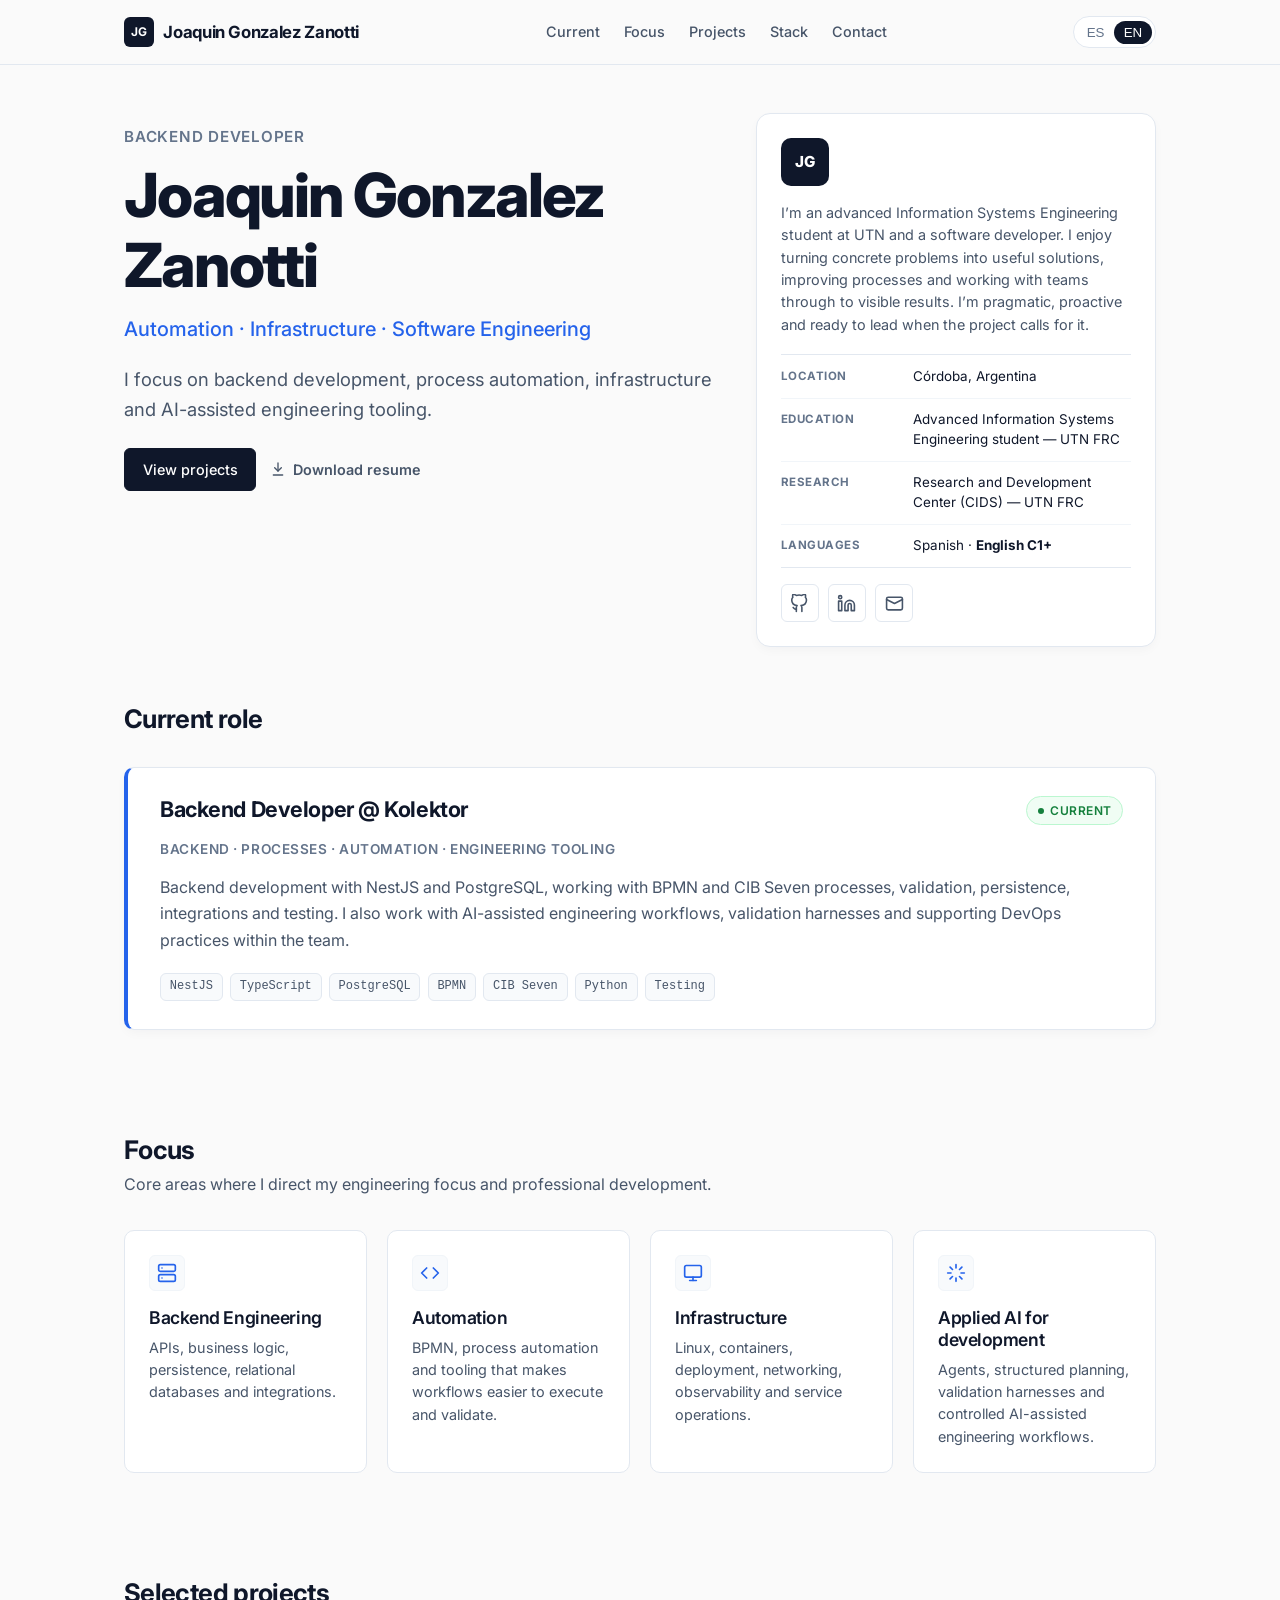
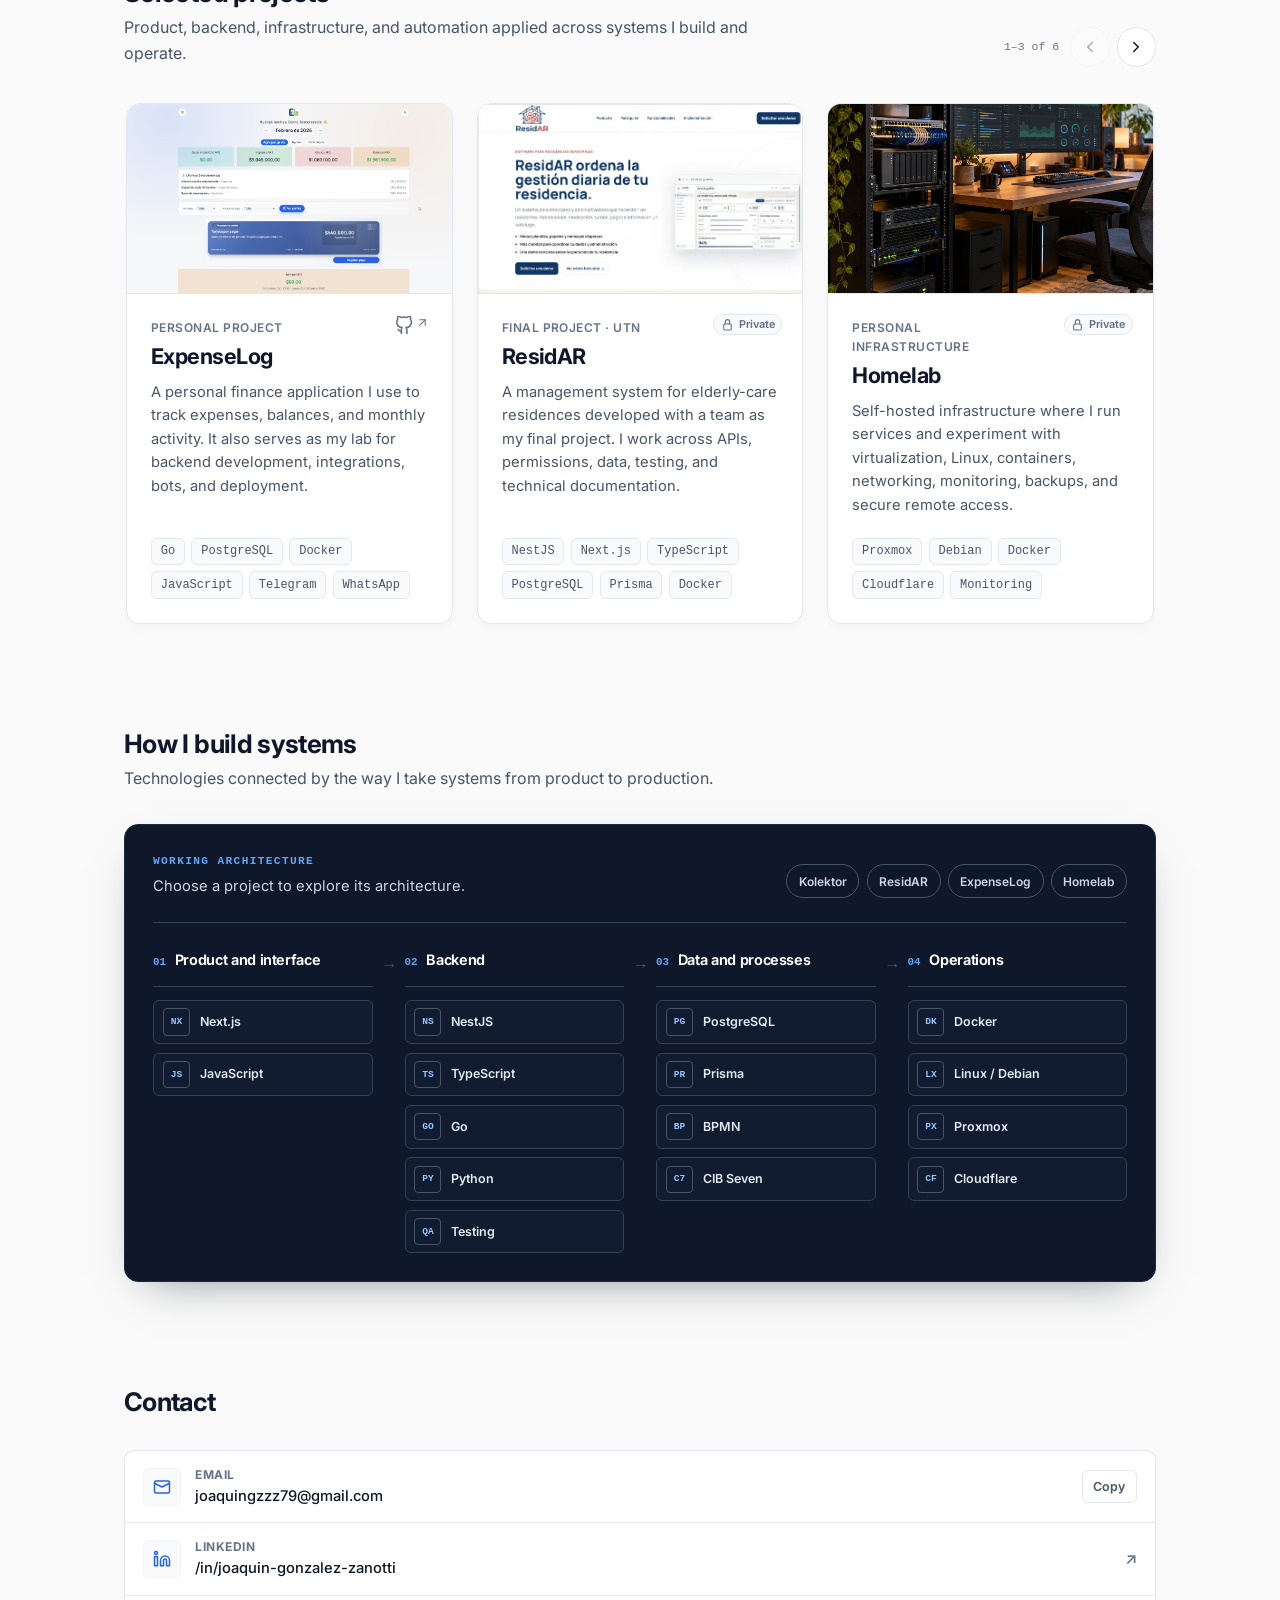
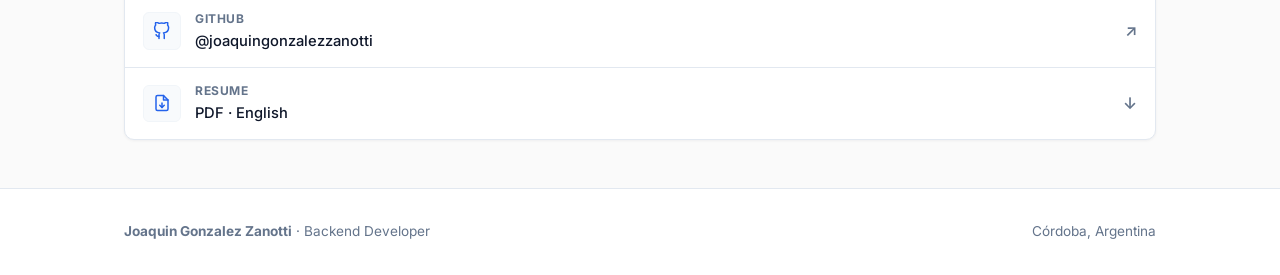
==== commit e3363747: "rewrite professional profile summary" ====
--- a/index.html
+++ b/index.html
@@ -175,7 +175,7 @@
           <aside id="about" class="profile-card" aria-label="Perfil profesional">
             <div class="profile-monogram" aria-hidden="true">JG</div>
             <p class="profile-summary">
-              Soy desarrollador de software en Córdoba, Argentina. Me interesa entender cómo encajan las distintas partes de un sistema: backend, datos, infraestructura, automatización y las prácticas alrededor del desarrollo.
+              Soy estudiante avanzado de Ingeniería en Sistemas de Información en la UTN y desarrollador de software. Me entusiasma convertir problemas concretos en soluciones útiles, mejorar procesos y trabajar en equipo hasta ver resultados. Soy pragmático, proactivo y asumo liderazgo cuando el proyecto lo necesita.
             </p>
             <dl class="profile-details">
               <div class="profile-detail-row">
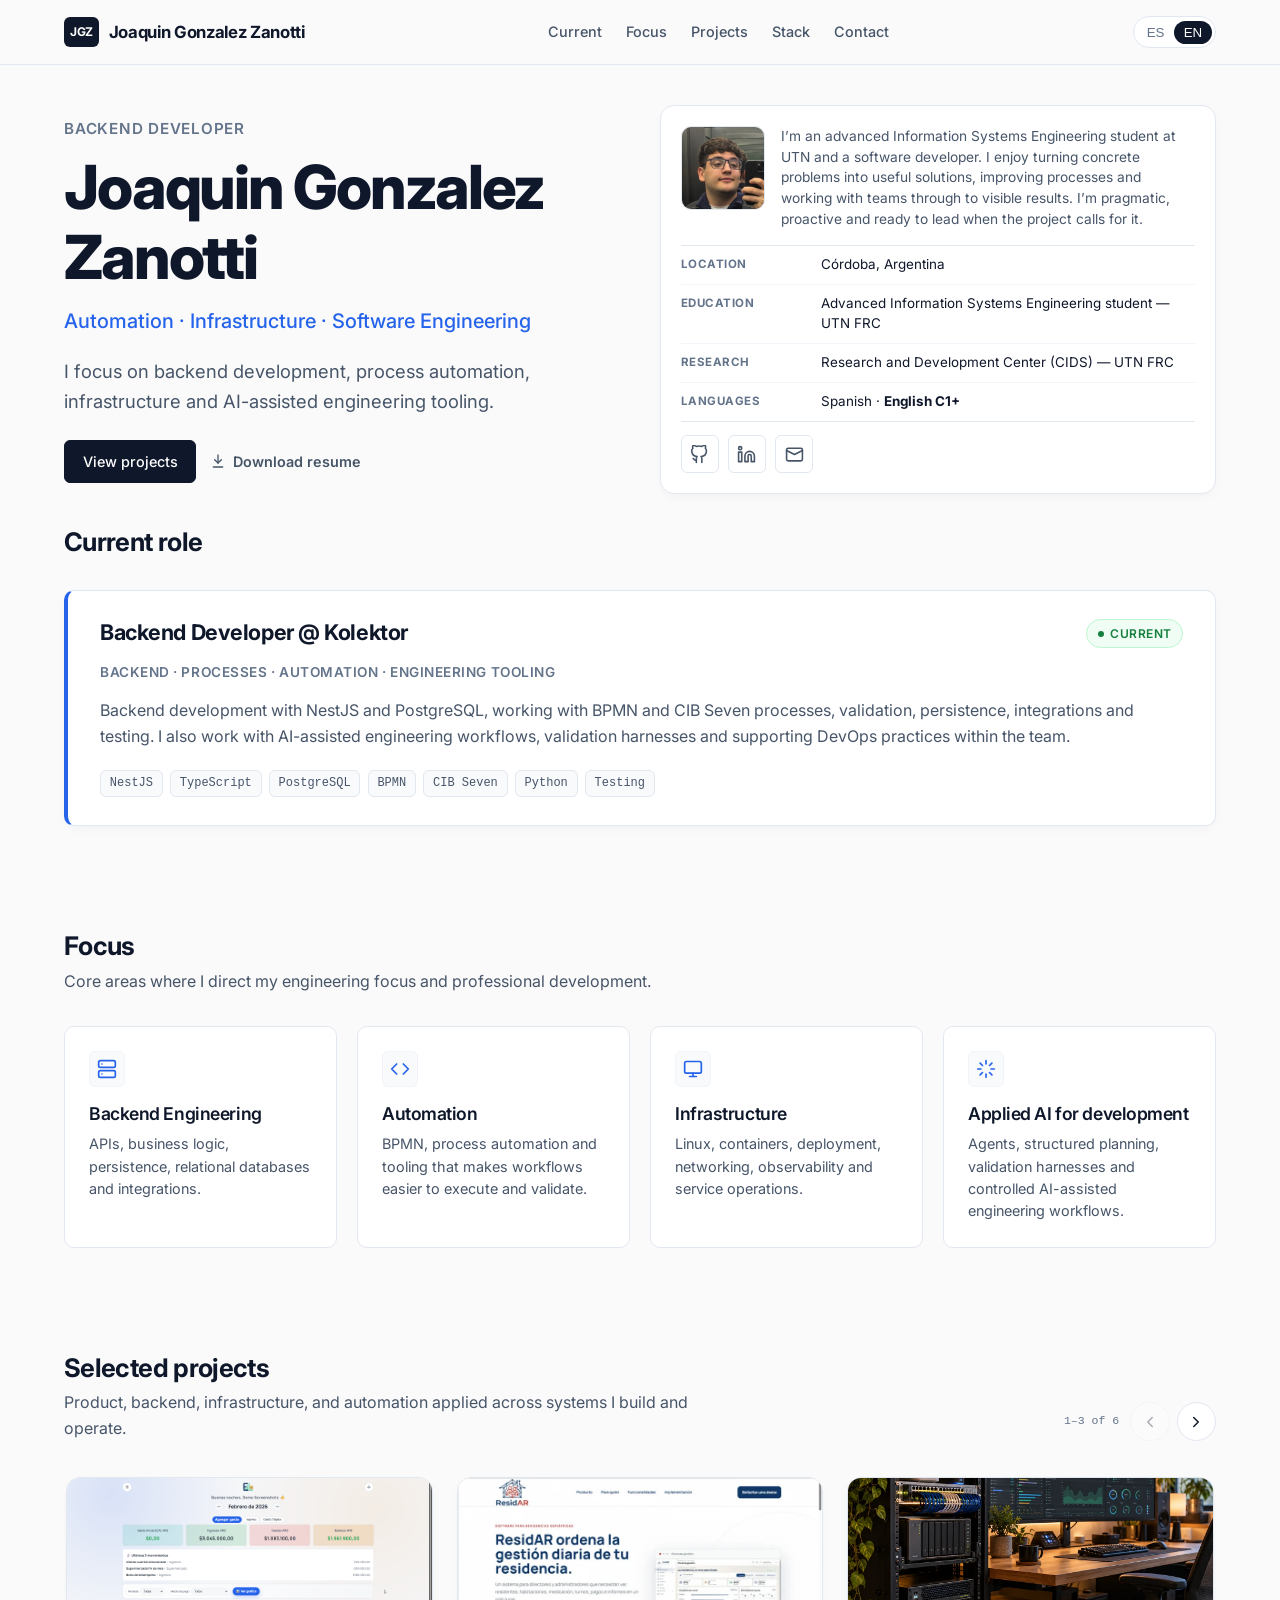
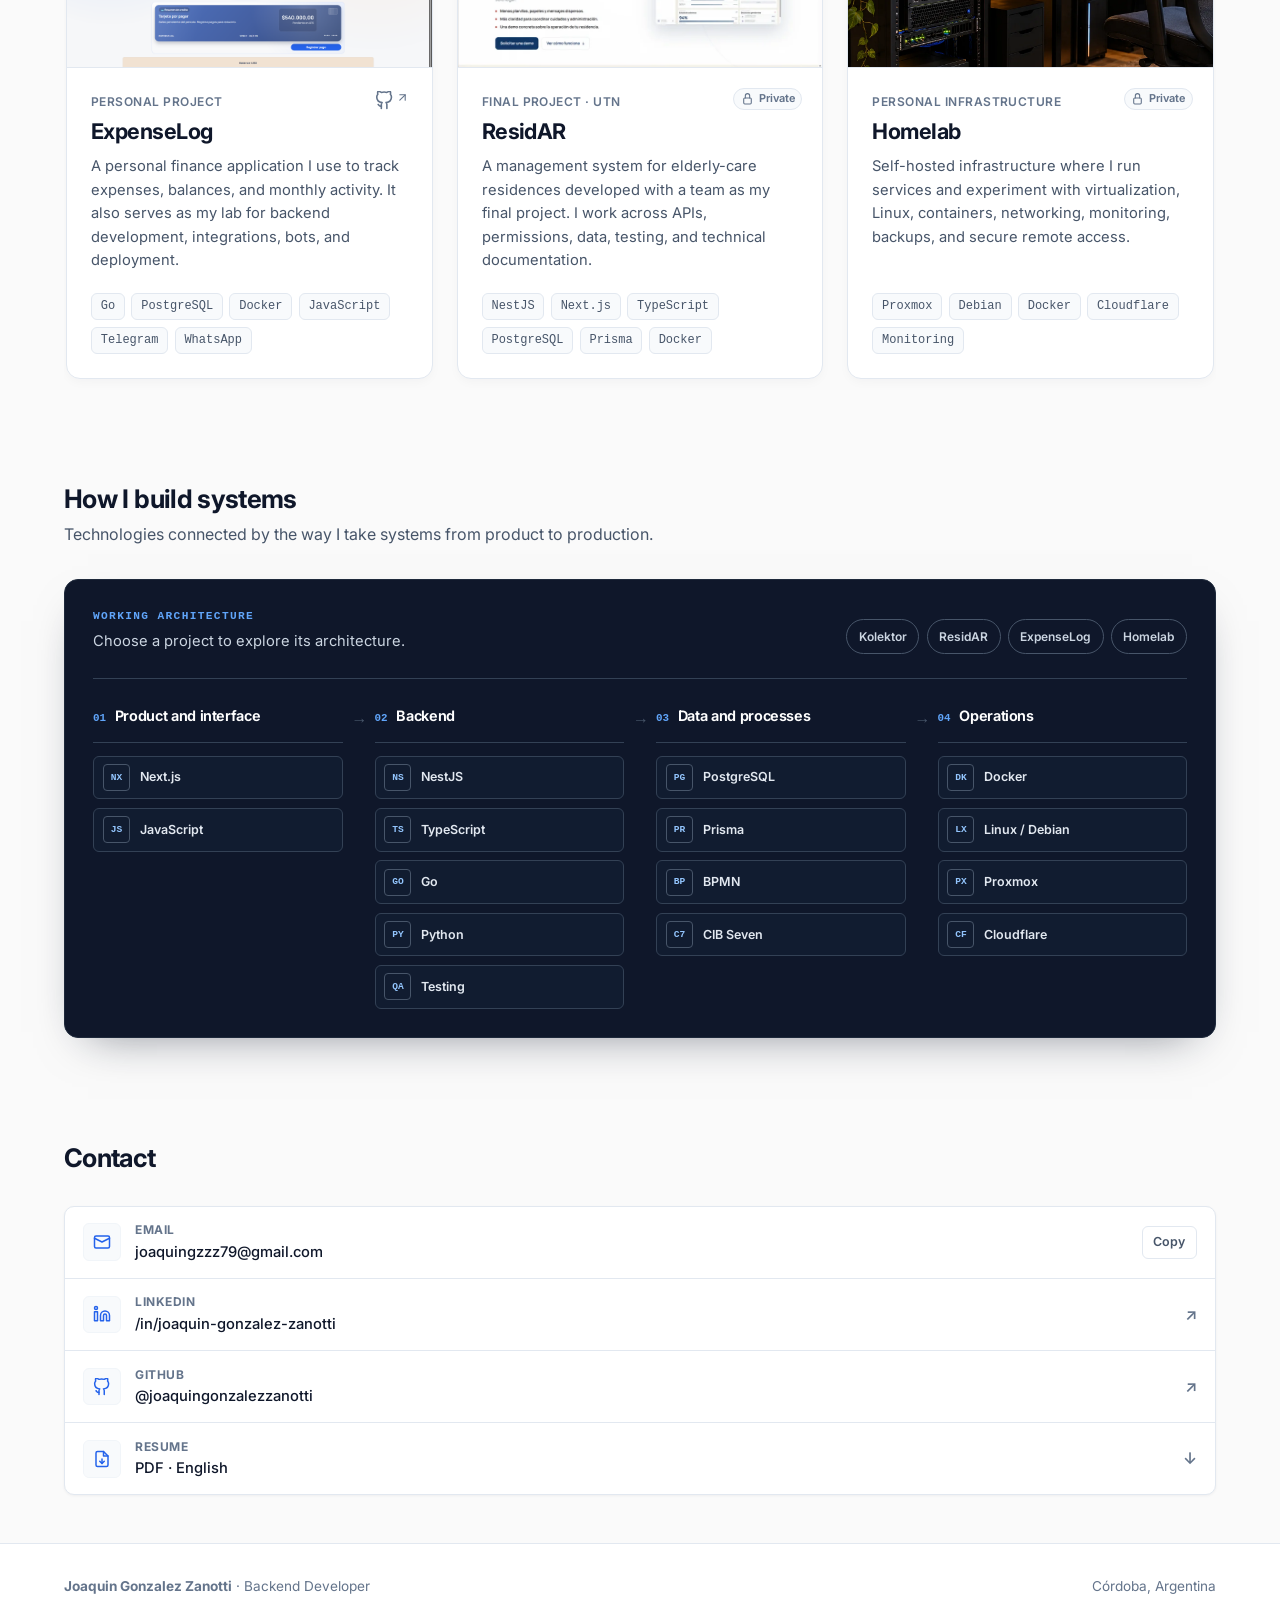
==== commit 11746fbe: "refine hero layout and add profile photo" ====
--- a/index.html
+++ b/index.html
@@ -102,7 +102,7 @@
     <header class="site-header">
       <div class="container site-nav">
         <a href="/" class="nav-brand" aria-label="Joaquin Gonzalez Zanotti">
-          <span class="nav-brand-badge">JG</span>
+          <span class="nav-brand-badge">JGZ</span>
           <span class="nav-brand-name">Joaquin Gonzalez Zanotti</span>
         </a>
 
@@ -173,10 +173,20 @@
           </div>
 
           <aside id="about" class="profile-card" aria-label="Perfil profesional">
-            <div class="profile-monogram" aria-hidden="true">JG</div>
-            <p class="profile-summary">
-              Soy estudiante avanzado de Ingeniería en Sistemas de Información en la UTN y desarrollador de software. Me entusiasma convertir problemas concretos en soluciones útiles, mejorar procesos y trabajar en equipo hasta ver resultados. Soy pragmático, proactivo y asumo liderazgo cuando el proyecto lo necesita.
-            </p>
+            <div class="profile-intro">
+              <img
+                class="profile-photo"
+                src="/assets/profile/joaquin-gonzalez-zanotti.webp"
+                alt="Joaquin Gonzalez Zanotti"
+                width="512"
+                height="512"
+                decoding="async"
+                fetchpriority="high"
+              >
+              <p class="profile-summary">
+                Soy estudiante avanzado de Ingeniería en Sistemas de Información en la UTN y desarrollador de software. Me entusiasma convertir problemas concretos en soluciones útiles, mejorar procesos y trabajar en equipo hasta ver resultados. Soy pragmático, proactivo y asumo liderazgo cuando el proyecto lo necesita.
+              </p>
+            </div>
             <dl class="profile-details">
               <div class="profile-detail-row">
                 <dt>Ubicación</dt>
--- a/assets/css/site.css
+++ b/assets/css/site.css
@@ -38,7 +38,7 @@
   --shadow-card: 0 4px 12px -2px rgba(15, 23, 42, 0.04);
   --shadow-hover: 0 8px 20px -4px rgba(15, 23, 42, 0.08);
 
-  --max-width: 1080px;
+  --max-width: 1200px;
   --transition: 180ms cubic-bezier(0.16, 1, 0.3, 1);
 }
 
@@ -154,7 +154,7 @@
   display: inline-flex;
   align-items: center;
   justify-content: center;
-  width: 1.85rem;
+  width: 2.2rem;
   height: 1.85rem;
   background-color: var(--color-text-primary);
   color: #ffffff;
@@ -299,15 +299,15 @@
 
 /* Hero Section */
 .hero {
-  padding-top: 3rem;
-  padding-bottom: 2.5rem;
+  padding-top: 2.5rem;
+  padding-bottom: 1rem;
 }
 
 .hero-grid {
   display: grid;
-  grid-template-columns: minmax(0, 3fr) minmax(320px, 2fr);
-  align-items: start;
-  gap: 2rem;
+  grid-template-columns: minmax(0, 1fr) minmax(500px, 1fr);
+  align-items: stretch;
+  gap: 2.5rem;
 }
 
 .hero-copy {
@@ -369,32 +369,36 @@
 }
 
 .profile-card {
+  display: flex;
+  flex-direction: column;
   background-color: var(--color-surface);
   border: 1px solid var(--color-border);
   border-radius: var(--radius-lg);
-  padding: 1.5rem;
+  padding: 1.25rem;
   box-shadow: var(--shadow-card);
 }
 
-.profile-monogram {
-  display: inline-flex;
-  align-items: center;
-  justify-content: center;
-  width: 3rem;
-  height: 3rem;
+.profile-intro {
+  display: grid;
+  grid-template-columns: 5.25rem minmax(0, 1fr);
+  align-items: start;
+  gap: 1rem;
   margin-bottom: 1rem;
+}
+
+.profile-photo {
+  display: block;
+  width: 5.25rem;
+  height: 5.25rem;
+  object-fit: cover;
   border-radius: var(--radius-md);
-  background-color: var(--color-text-primary);
-  color: var(--color-surface);
-  font-size: 0.95rem;
-  font-weight: 800;
-  letter-spacing: -0.03em;
+  border: 1px solid var(--color-border);
 }
 
 .profile-summary {
-  font-size: 0.9rem;
-  line-height: 1.55;
-  margin-bottom: 1.15rem;
+  font-size: 0.86rem;
+  line-height: 1.5;
+  margin-bottom: 0;
 }
 
 .profile-details {
@@ -404,9 +408,9 @@
 
 .profile-detail-row {
   display: grid;
-  grid-template-columns: minmax(7.25rem, max-content) minmax(0, 1fr);
+  grid-template-columns: minmax(7.75rem, max-content) minmax(0, 1fr);
   gap: 1rem;
-  padding: 0.72rem 0;
+  padding: 0.58rem 0;
   border-bottom: 1px solid var(--color-border-subtle);
 }
 
@@ -431,7 +435,7 @@
 .profile-links {
   display: flex;
   gap: 0.6rem;
-  padding-top: 1rem;
+  padding-top: 0.85rem;
 }
 
 .profile-links a {
@@ -1303,7 +1307,7 @@
 }
 
 /* Responsive Media Queries */
-@media (max-width: 992px) {
+@media (max-width: 1080px) {
   .hero-grid {
     grid-template-columns: 1fr;
   }
@@ -1311,6 +1315,9 @@
   .hero-copy {
     padding-top: 0;
   }
+}
+
+@media (max-width: 992px) {
 
   .focus-grid {
     grid-template-columns: repeat(2, 1fr);
@@ -1411,6 +1418,16 @@
     gap: 0.2rem;
   }
 
+  .profile-intro {
+    grid-template-columns: 4.25rem minmax(0, 1fr);
+    gap: 0.85rem;
+  }
+
+  .profile-photo {
+    width: 4.25rem;
+    height: 4.25rem;
+  }
+
   .currently-role-title-inline {
     font-size: clamp(0.95rem, 4.8vw, 1.35rem);
   }
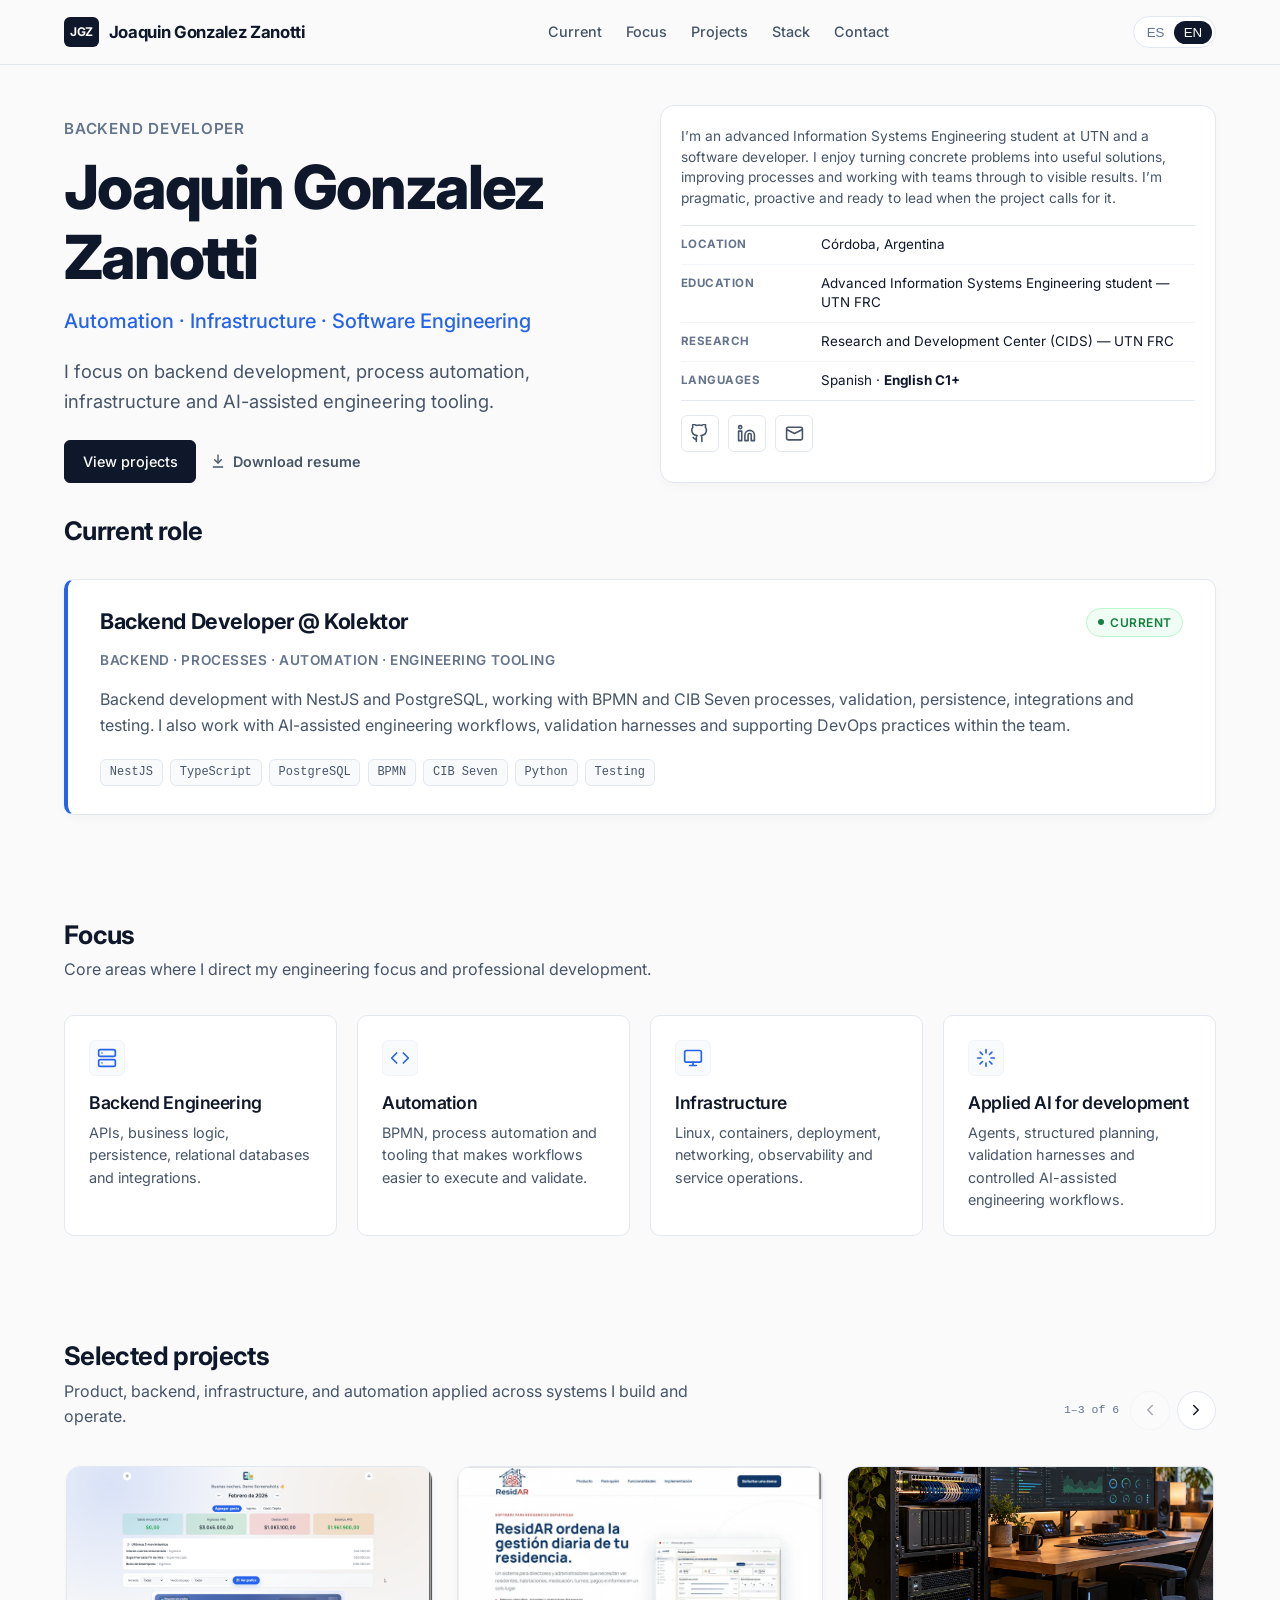
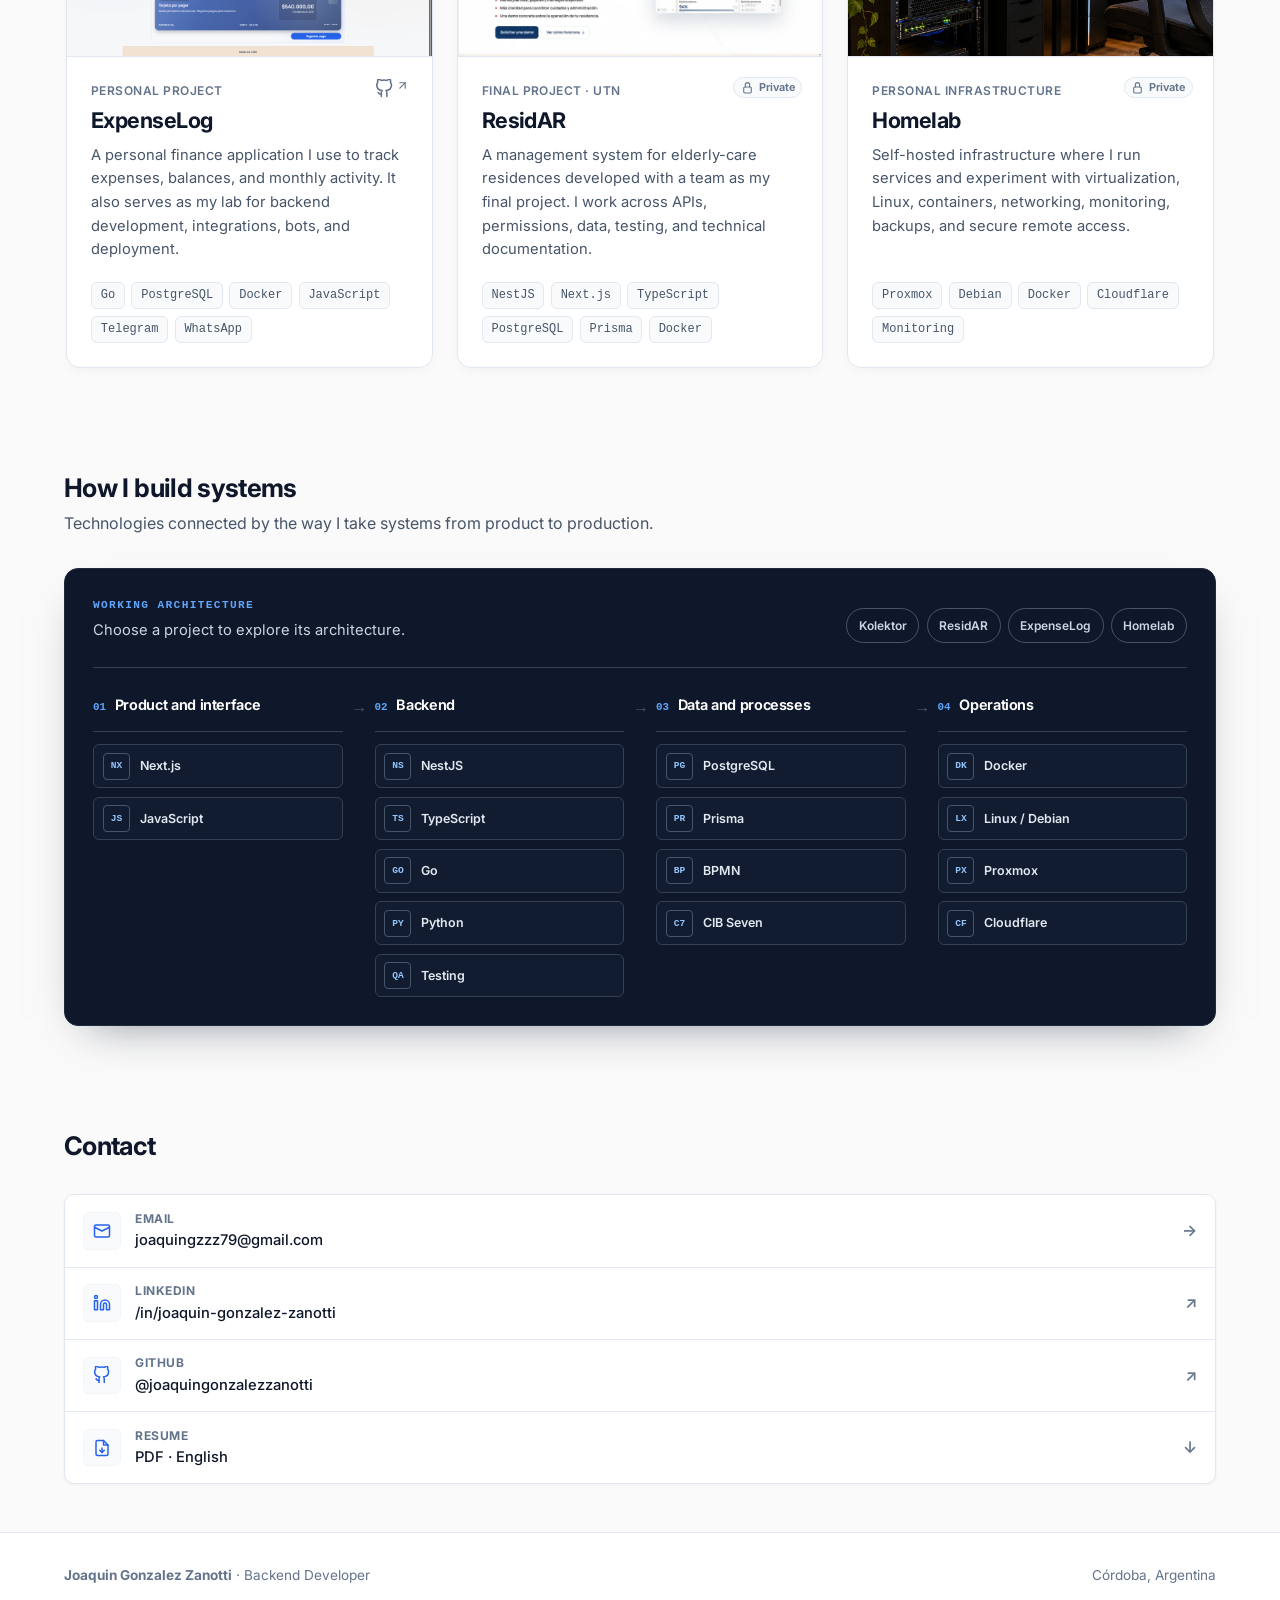
==== commit b03708ea: "simplify profile card and contact flow" ====
--- a/index.html
+++ b/index.html
@@ -173,20 +173,9 @@
           </div>
 
           <aside id="about" class="profile-card" aria-label="Perfil profesional">
-            <div class="profile-intro">
-              <img
-                class="profile-photo"
-                src="/assets/profile/joaquin-gonzalez-zanotti.webp"
-                alt="Joaquin Gonzalez Zanotti"
-                width="512"
-                height="512"
-                decoding="async"
-                fetchpriority="high"
-              >
-              <p class="profile-summary">
-                Soy estudiante avanzado de Ingeniería en Sistemas de Información en la UTN y desarrollador de software. Me entusiasma convertir problemas concretos en soluciones útiles, mejorar procesos y trabajar en equipo hasta ver resultados. Soy pragmático, proactivo y asumo liderazgo cuando el proyecto lo necesita.
-              </p>
-            </div>
+            <p class="profile-summary">
+              Soy estudiante avanzado de Ingeniería en Sistemas de Información en la UTN y desarrollador de software. Me entusiasma convertir problemas concretos en soluciones útiles, mejorar procesos y trabajar en equipo hasta ver resultados. Soy pragmático, proactivo y asumo liderazgo cuando el proyecto lo necesita.
+            </p>
             <dl class="profile-details">
               <div class="profile-detail-row">
                 <dt>Ubicación</dt>
@@ -578,8 +567,8 @@
               <li class="contact-row">
                 <span class="contact-icon" aria-hidden="true"><svg width="18" height="18" viewBox="0 0 24 24" fill="none" stroke="currentColor" stroke-width="2" stroke-linecap="round" stroke-linejoin="round"><rect width="20" height="16" x="2" y="4" rx="2"></rect><path d="m22 7-10 5L2 7"></path></svg></span>
                 <span class="contact-main"><span class="contact-label">Email</span><span class="contact-value">joaquingzzz79@gmail.com</span></span>
+                <span class="contact-action" aria-hidden="true">→</span>
                 <a class="contact-row-link" href="mailto:joaquingzzz79@gmail.com" data-contact-modal-open aria-label="Abrir formulario de contacto"></a>
-                <button type="button" class="contact-copy-button" data-copy-email="joaquingzzz79@gmail.com" data-copy-label="Copiar" data-copied-label="Copiado ✓" aria-label="Copiar email" hidden><span data-copy-status aria-live="polite">Copiar</span></button>
               </li>
               <li class="contact-row">
                 <span class="contact-icon" aria-hidden="true"><svg width="18" height="18" viewBox="0 0 24 24" fill="none" stroke="currentColor" stroke-width="2" stroke-linecap="round" stroke-linejoin="round"><path d="M16 8a6 6 0 0 1 6 6v7h-4v-7a2 2 0 0 0-4 0v7h-4v-7a6 6 0 0 1 6-6z"></path><rect width="4" height="12" x="2" y="9"></rect><circle cx="4" cy="4" r="2"></circle></svg></span>
@@ -617,6 +606,13 @@
             <svg width="20" height="20" viewBox="0 0 24 24" fill="none" stroke="currentColor" stroke-width="2" stroke-linecap="round" aria-hidden="true"><path d="M18 6 6 18"></path><path d="m6 6 12 12"></path></svg>
           </button>
         </div>
+        <div class="contact-dialog-email">
+          <div>
+            <span>Mi email</span>
+            <strong>joaquingzzz79@gmail.com</strong>
+          </div>
+          <button type="button" class="contact-copy-button" data-copy-email="joaquingzzz79@gmail.com" data-copy-label="Copiar" data-copied-label="Copiado ✓" aria-label="Copiar email" hidden><span data-copy-status aria-live="polite">Copiar</span></button>
+        </div>
         <form
           class="contact-form"
           action="https://formspree.io/f/mkoogrok"
--- a/assets/css/site.css
+++ b/assets/css/site.css
@@ -378,27 +378,10 @@
   box-shadow: var(--shadow-card);
 }
 
-.profile-intro {
-  display: grid;
-  grid-template-columns: 5.25rem minmax(0, 1fr);
-  align-items: start;
-  gap: 1rem;
-  margin-bottom: 1rem;
-}
-
-.profile-photo {
-  display: block;
-  width: 5.25rem;
-  height: 5.25rem;
-  object-fit: cover;
-  border-radius: var(--radius-md);
-  border: 1px solid var(--color-border);
-}
-
 .profile-summary {
   font-size: 0.86rem;
   line-height: 1.5;
-  margin-bottom: 0;
+  margin-bottom: 1rem;
 }
 
 .profile-details {
@@ -1170,6 +1153,37 @@
   font-size: 0.92rem;
 }
 
+.contact-dialog-email {
+  display: flex;
+  align-items: center;
+  justify-content: space-between;
+  gap: 1rem;
+  margin-bottom: 1rem;
+  padding: 0.75rem 0.85rem;
+  border: 1px solid var(--color-border-subtle);
+  border-radius: var(--radius-sm);
+  background-color: var(--color-surface-subtle);
+}
+
+.contact-dialog-email > div {
+  display: grid;
+  gap: 0.12rem;
+  min-width: 0;
+}
+
+.contact-dialog-email > div > span {
+  color: var(--color-text-muted);
+  font-size: 0.7rem;
+  font-weight: 700;
+  letter-spacing: 0.04em;
+  text-transform: uppercase;
+}
+
+.contact-dialog-email strong {
+  overflow-wrap: anywhere;
+  font-size: 0.88rem;
+}
+
 .contact-dialog-close {
   display: inline-flex;
   align-items: center;
@@ -1418,16 +1432,6 @@
     gap: 0.2rem;
   }
 
-  .profile-intro {
-    grid-template-columns: 4.25rem minmax(0, 1fr);
-    gap: 0.85rem;
-  }
-
-  .profile-photo {
-    width: 4.25rem;
-    height: 4.25rem;
-  }
-
   .currently-role-title-inline {
     font-size: clamp(0.95rem, 4.8vw, 1.35rem);
   }
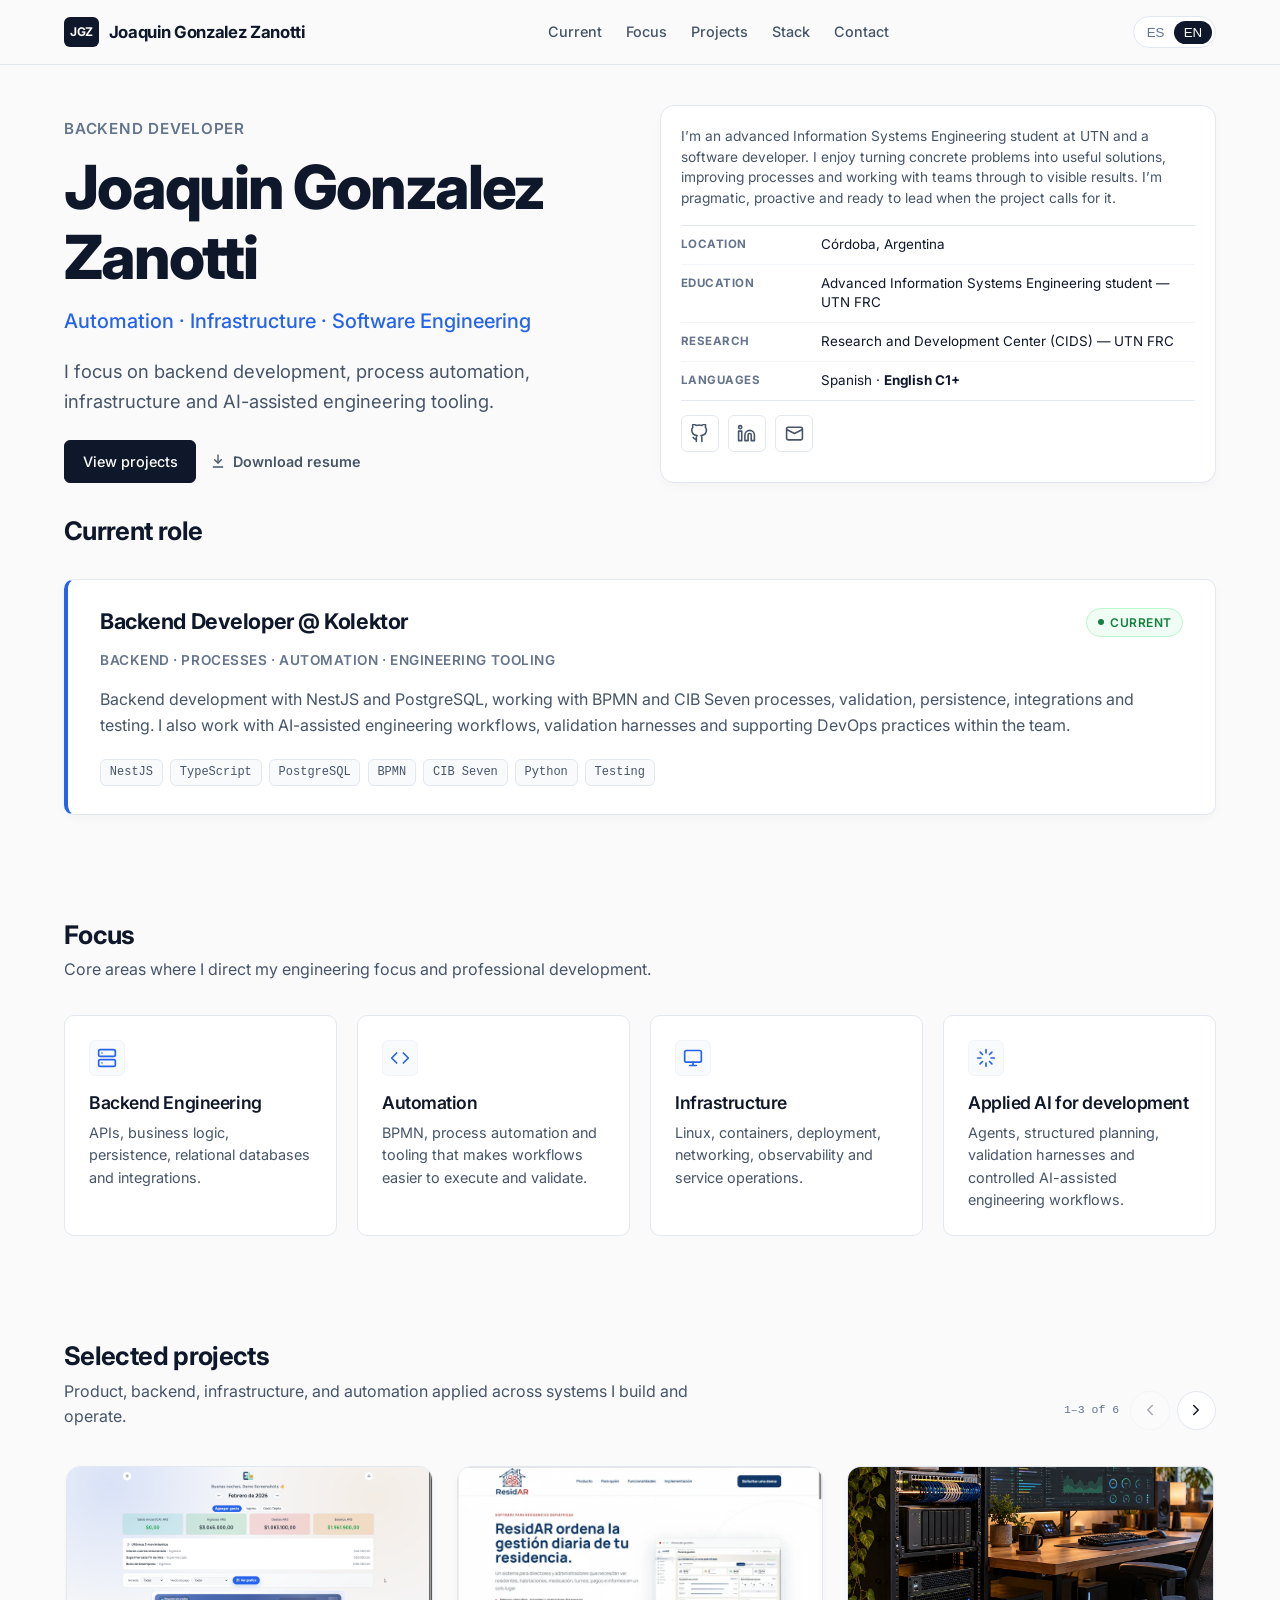
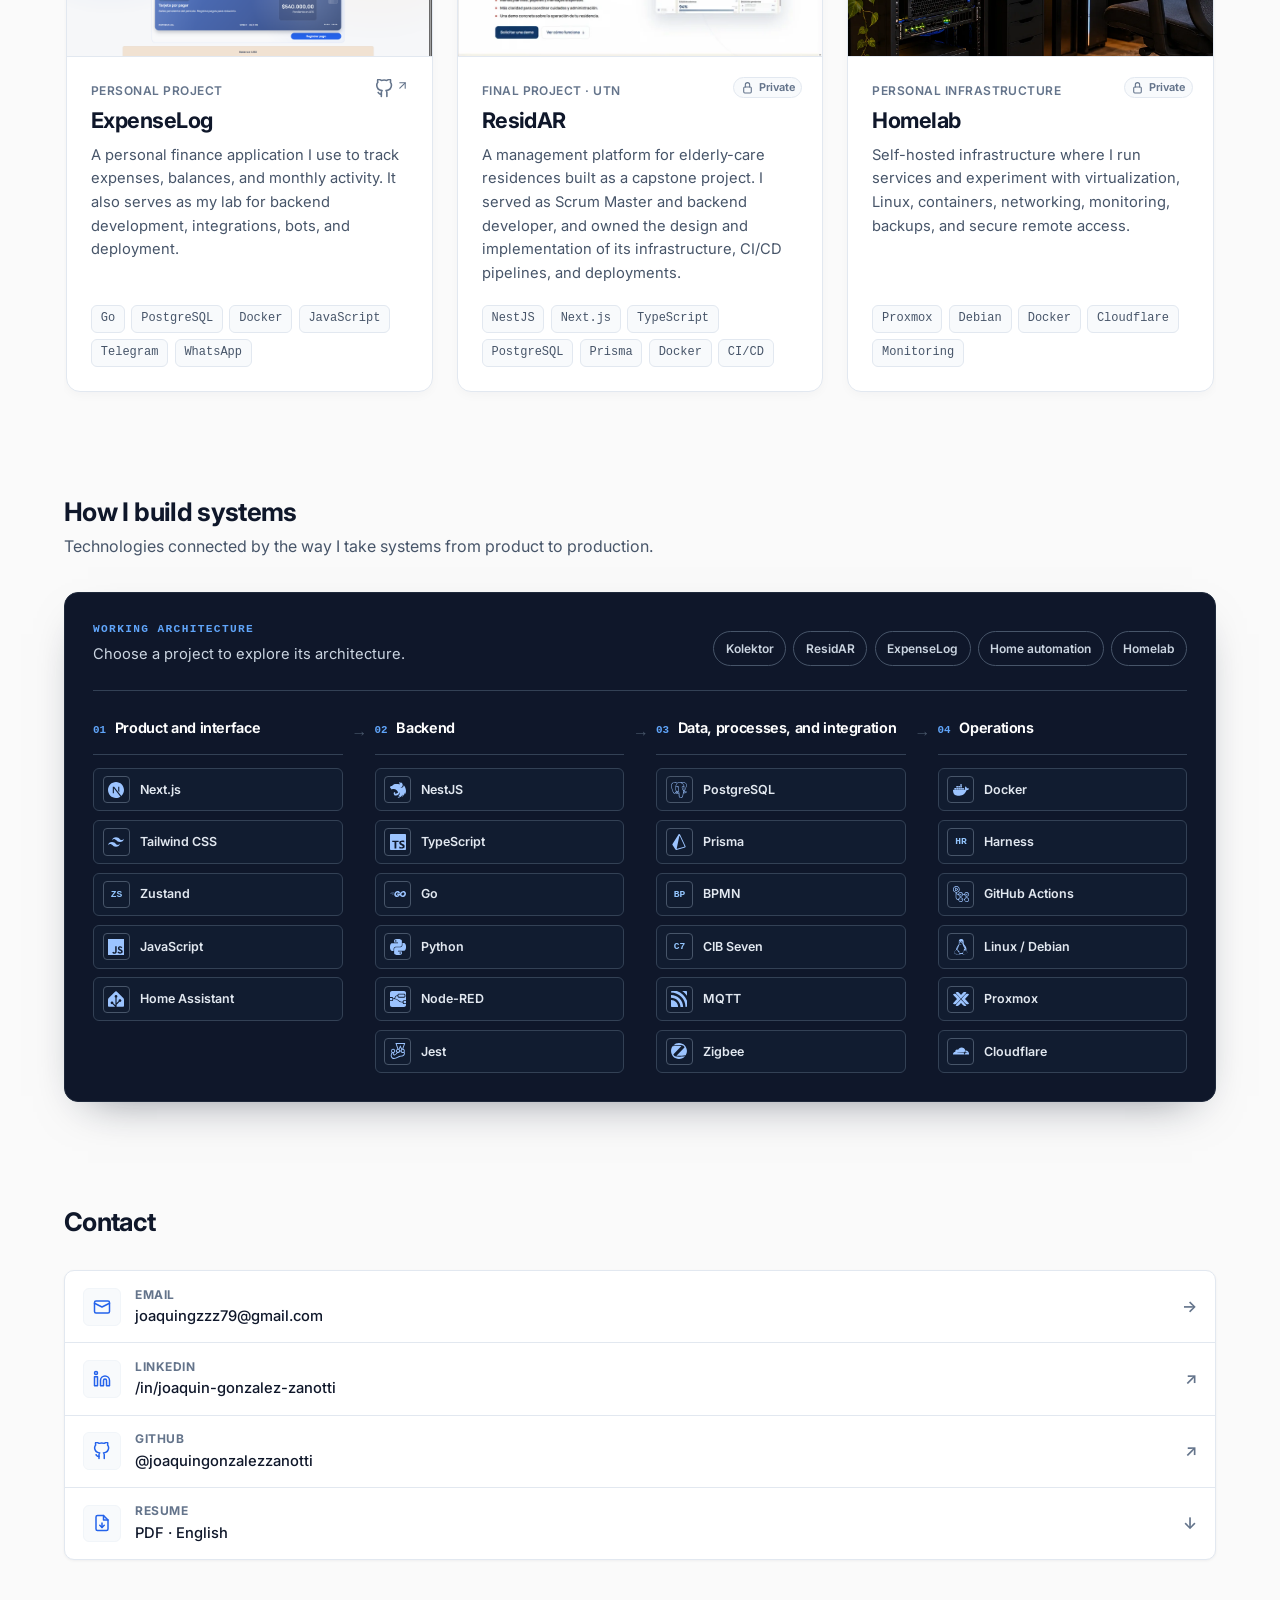
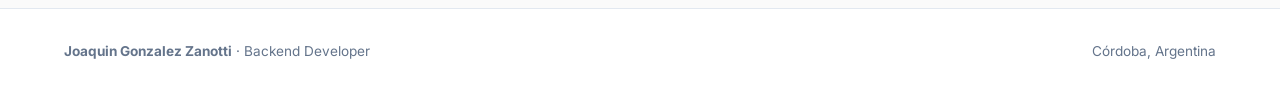
==== commit 77546244: "expand stack architecture and ResidAR role" ====
--- a/index.html
+++ b/index.html
@@ -345,7 +345,7 @@
                   <span class="project-repository-private" aria-label="Repositorio privado" title="Repositorio privado"><svg width="13" height="13" viewBox="0 0 24 24" fill="none" stroke="currentColor" stroke-width="2" stroke-linecap="round" stroke-linejoin="round" aria-hidden="true"><rect width="14" height="11" x="5" y="11" rx="2" ry="2"></rect><path d="M8 11V7a4 4 0 0 1 8 0v4"></path></svg><span>Privado</span></span>
                   <span class="project-card-badge">Proyecto Final · UTN</span>
                   <h3 class="project-card-title">ResidAR</h3>
-                  <p class="project-card-desc">Sistema de gestión para residencias de adultos mayores desarrollado en equipo como Proyecto Final. Trabajo sobre APIs, permisos, datos, testing y documentación técnica.</p>
+                  <p class="project-card-desc">Plataforma de gestión para residencias geriátricas desarrollada como Proyecto Final. Me desempeñé como Scrum Master y desarrollador backend, y fui responsable del diseño e implementación de la infraestructura, los pipelines CI/CD y los despliegues.</p>
                   <div class="project-card-stack">
                     <span class="chip">NestJS</span>
                     <span class="chip">Next.js</span>
@@ -353,6 +353,7 @@
                     <span class="chip">PostgreSQL</span>
                     <span class="chip">Prisma</span>
                     <span class="chip">Docker</span>
+                    <span class="chip">CI/CD</span>
                   </div>
                 </div>
               </article>
@@ -454,66 +455,83 @@
                 <button type="button" class="stack-filter" data-stack-filter="kolektor" data-stack-summary="Procesos empresariales, backend e integración de datos." aria-pressed="false">Kolektor</button>
                 <button type="button" class="stack-filter" data-stack-filter="residar" data-stack-summary="Producto web, API y persistencia para gestión operativa." aria-pressed="false">ResidAR</button>
                 <button type="button" class="stack-filter" data-stack-filter="expenselog" data-stack-summary="Servicio en Go para registrar y analizar finanzas personales." aria-pressed="false">ExpenseLog</button>
+                <button type="button" class="stack-filter" data-stack-filter="domotica" data-stack-summary="Automatización local con sensores, protocolos e integraciones sobre Home Assistant." aria-pressed="false">Domótica</button>
                 <button type="button" class="stack-filter" data-stack-filter="homelab" data-stack-summary="Infraestructura propia: virtualización, contenedores y red." aria-pressed="false">Homelab</button>
               </div>
             </div>
             <div class="stack-map" style="--stack-layer-count: 4">
-              <article class="stack-layer" data-used="residar expenselog">
+              <article class="stack-layer" data-used="residar expenselog domotica">
                 <div class="stack-layer-heading">
                   <span class="stack-layer-index" aria-hidden="true">01</span>
                   <h3>Producto e interfaz</h3>
                 </div>
                 <div class="stack-nodes">
                   <div class="stack-node" data-used="residar">
-                    <span class="stack-node-mark" aria-hidden="true">NX</span>
+                    <span class="stack-node-mark" aria-hidden="true"><img src="/assets/icons/stack/nextdotjs.svg" alt=""></span>
                     <span class="stack-node-name">Next.js</span>
                   </div>
+                  <div class="stack-node" data-used="residar">
+                    <span class="stack-node-mark" aria-hidden="true"><img src="/assets/icons/stack/tailwindcss.svg" alt=""></span>
+                    <span class="stack-node-name">Tailwind CSS</span>
+                  </div>
+                  <div class="stack-node" data-used="residar">
+                    <span class="stack-node-mark" aria-hidden="true">ZS</span>
+                    <span class="stack-node-name">Zustand</span>
+                  </div>
                   <div class="stack-node" data-used="expenselog">
-                    <span class="stack-node-mark" aria-hidden="true">JS</span>
+                    <span class="stack-node-mark" aria-hidden="true"><img src="/assets/icons/stack/javascript.svg" alt=""></span>
                     <span class="stack-node-name">JavaScript</span>
                   </div>
-                </div>
-              </article>
-              <article class="stack-layer" data-used="kolektor residar expenselog">
+                  <div class="stack-node" data-used="domotica">
+                    <span class="stack-node-mark" aria-hidden="true"><img src="/assets/icons/stack/homeassistant.svg" alt=""></span>
+                    <span class="stack-node-name">Home Assistant</span>
+                  </div>
+                </div>
+              </article>
+              <article class="stack-layer" data-used="kolektor residar expenselog domotica">
                 <div class="stack-layer-heading">
                   <span class="stack-layer-index" aria-hidden="true">02</span>
                   <h3>Backend</h3>
                 </div>
                 <div class="stack-nodes">
                   <div class="stack-node" data-used="kolektor residar">
-                    <span class="stack-node-mark" aria-hidden="true">NS</span>
+                    <span class="stack-node-mark" aria-hidden="true"><img src="/assets/icons/stack/nestjs.svg" alt=""></span>
                     <span class="stack-node-name">NestJS</span>
                   </div>
                   <div class="stack-node" data-used="kolektor residar">
-                    <span class="stack-node-mark" aria-hidden="true">TS</span>
+                    <span class="stack-node-mark" aria-hidden="true"><img src="/assets/icons/stack/typescript.svg" alt=""></span>
                     <span class="stack-node-name">TypeScript</span>
                   </div>
                   <div class="stack-node" data-used="expenselog">
-                    <span class="stack-node-mark" aria-hidden="true">GO</span>
+                    <span class="stack-node-mark" aria-hidden="true"><img src="/assets/icons/stack/go.svg" alt=""></span>
                     <span class="stack-node-name">Go</span>
                   </div>
+                  <div class="stack-node" data-used="kolektor domotica">
+                    <span class="stack-node-mark" aria-hidden="true"><img src="/assets/icons/stack/python.svg" alt=""></span>
+                    <span class="stack-node-name">Python</span>
+                  </div>
+                  <div class="stack-node" data-used="domotica">
+                    <span class="stack-node-mark" aria-hidden="true"><img src="/assets/icons/stack/nodered.svg" alt=""></span>
+                    <span class="stack-node-name">Node-RED</span>
+                  </div>
                   <div class="stack-node" data-used="kolektor">
-                    <span class="stack-node-mark" aria-hidden="true">PY</span>
-                    <span class="stack-node-name">Python</span>
-                  </div>
-                  <div class="stack-node" data-used="kolektor">
-                    <span class="stack-node-mark" aria-hidden="true">QA</span>
-                    <span class="stack-node-name">Testing</span>
-                  </div>
-                </div>
-              </article>
-              <article class="stack-layer" data-used="kolektor residar expenselog">
+                    <span class="stack-node-mark" aria-hidden="true"><img src="/assets/icons/stack/jest.svg" alt=""></span>
+                    <span class="stack-node-name">Jest</span>
+                  </div>
+                </div>
+              </article>
+              <article class="stack-layer" data-used="kolektor residar expenselog domotica">
                 <div class="stack-layer-heading">
                   <span class="stack-layer-index" aria-hidden="true">03</span>
-                  <h3>Datos y procesos</h3>
+                  <h3>Datos, procesos e integración</h3>
                 </div>
                 <div class="stack-nodes">
                   <div class="stack-node" data-used="kolektor residar expenselog">
-                    <span class="stack-node-mark" aria-hidden="true">PG</span>
+                    <span class="stack-node-mark" aria-hidden="true"><img src="/assets/icons/stack/postgresql.svg" alt=""></span>
                     <span class="stack-node-name">PostgreSQL</span>
                   </div>
                   <div class="stack-node" data-used="residar">
-                    <span class="stack-node-mark" aria-hidden="true">PR</span>
+                    <span class="stack-node-mark" aria-hidden="true"><img src="/assets/icons/stack/prisma.svg" alt=""></span>
                     <span class="stack-node-name">Prisma</span>
                   </div>
                   <div class="stack-node" data-used="kolektor">
@@ -524,28 +542,44 @@
                     <span class="stack-node-mark" aria-hidden="true">C7</span>
                     <span class="stack-node-name">CIB Seven</span>
                   </div>
-                </div>
-              </article>
-              <article class="stack-layer" data-used="residar expenselog homelab">
+                  <div class="stack-node" data-used="domotica">
+                    <span class="stack-node-mark" aria-hidden="true"><img src="/assets/icons/stack/mqtt.svg" alt=""></span>
+                    <span class="stack-node-name">MQTT</span>
+                  </div>
+                  <div class="stack-node" data-used="domotica">
+                    <span class="stack-node-mark" aria-hidden="true"><img src="/assets/icons/stack/zigbee.svg" alt=""></span>
+                    <span class="stack-node-name">Zigbee</span>
+                  </div>
+                </div>
+              </article>
+              <article class="stack-layer" data-used="kolektor residar expenselog homelab domotica">
                 <div class="stack-layer-heading">
                   <span class="stack-layer-index" aria-hidden="true">04</span>
                   <h3>Operación</h3>
                 </div>
                 <div class="stack-nodes">
-                  <div class="stack-node" data-used="residar expenselog homelab">
-                    <span class="stack-node-mark" aria-hidden="true">DK</span>
+                  <div class="stack-node" data-used="kolektor residar expenselog homelab domotica">
+                    <span class="stack-node-mark" aria-hidden="true"><img src="/assets/icons/stack/docker.svg" alt=""></span>
                     <span class="stack-node-name">Docker</span>
                   </div>
+                  <div class="stack-node" data-used="kolektor">
+                    <span class="stack-node-mark" aria-hidden="true">HR</span>
+                    <span class="stack-node-name">Harness</span>
+                  </div>
+                  <div class="stack-node" data-used="residar expenselog">
+                    <span class="stack-node-mark" aria-hidden="true"><img src="/assets/icons/stack/githubactions.svg" alt=""></span>
+                    <span class="stack-node-name">GitHub Actions</span>
+                  </div>
                   <div class="stack-node" data-used="homelab">
-                    <span class="stack-node-mark" aria-hidden="true">LX</span>
+                    <span class="stack-node-mark" aria-hidden="true"><img src="/assets/icons/stack/linux.svg" alt=""></span>
                     <span class="stack-node-name">Linux / Debian</span>
                   </div>
                   <div class="stack-node" data-used="homelab">
-                    <span class="stack-node-mark" aria-hidden="true">PX</span>
+                    <span class="stack-node-mark" aria-hidden="true"><img src="/assets/icons/stack/proxmox.svg" alt=""></span>
                     <span class="stack-node-name">Proxmox</span>
                   </div>
                   <div class="stack-node" data-used="homelab">
-                    <span class="stack-node-mark" aria-hidden="true">CF</span>
+                    <span class="stack-node-mark" aria-hidden="true"><img src="/assets/icons/stack/cloudflare.svg" alt=""></span>
                     <span class="stack-node-name">Cloudflare</span>
                   </div>
                 </div>
--- a/assets/css/site.css
+++ b/assets/css/site.css
@@ -959,6 +959,13 @@
   transition: color var(--transition), border-color var(--transition), background-color var(--transition);
 }
 
+.stack-node-mark img {
+  display: block;
+  width: 1rem;
+  height: 1rem;
+  object-fit: contain;
+}
+
 .stack-node-name {
   min-width: 0;
   color: #e2e8f0;
@@ -1352,16 +1359,12 @@
   }
 
   .stack-map {
-    grid-template-columns: 1fr;
-    gap: 2.25rem;
+    grid-template-columns: repeat(2, minmax(0, 1fr));
+    gap: 2.25rem 2rem;
   }
 
   .stack-layer:not(:last-child)::after {
-    content: "↓";
-    top: auto;
-    right: 50%;
-    bottom: -1.65rem;
-    transform: translateX(50%);
+    display: none;
   }
 
 }
@@ -1416,6 +1419,11 @@
     grid-template-columns: 1fr;
   }
 
+  .stack-map {
+    grid-template-columns: 1fr;
+    gap: 2.25rem;
+  }
+
   .currently-header {
     flex-direction: column;
     align-items: flex-start;
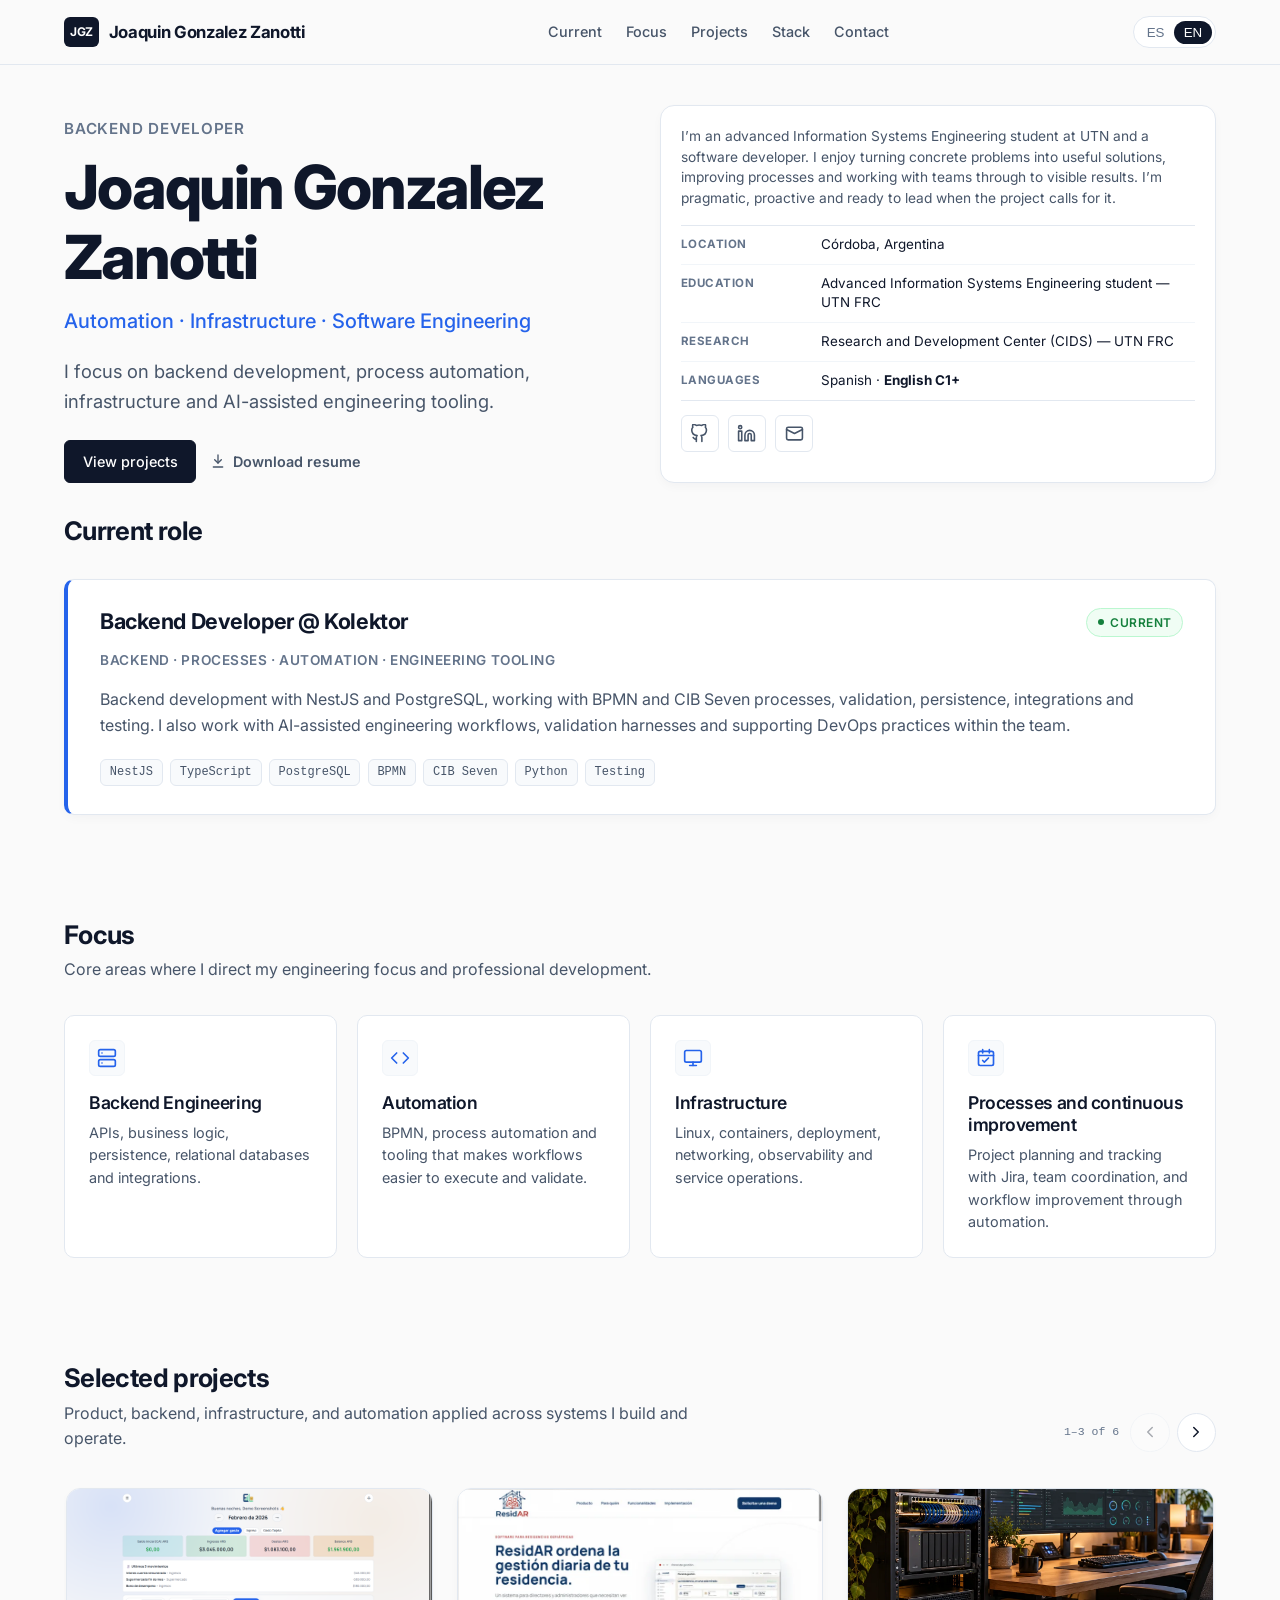
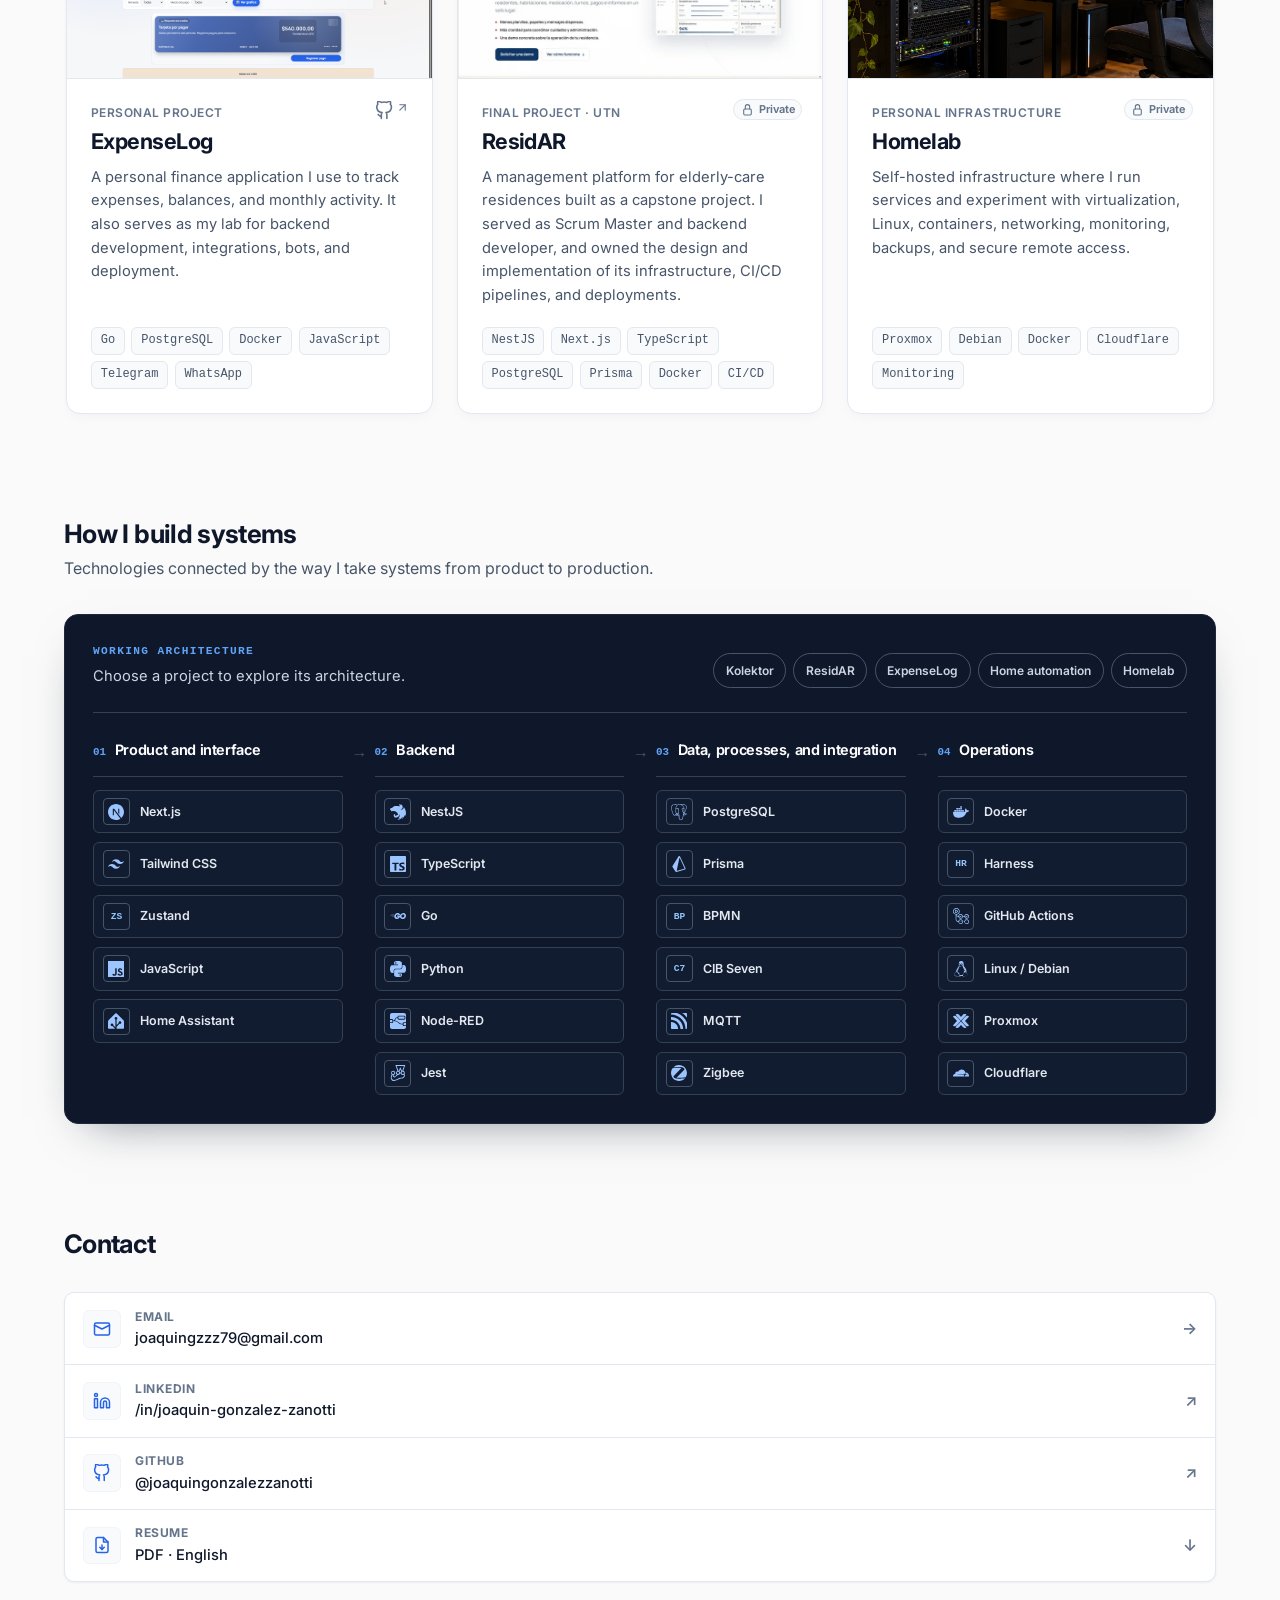
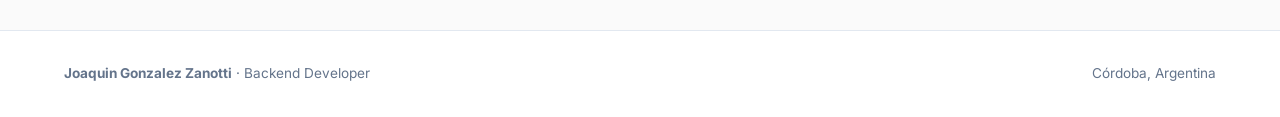
==== commit 770a000d: "refocus expertise on process improvement" ====
--- a/index.html
+++ b/index.html
@@ -290,11 +290,13 @@
             <article class="focus-card">
               <div class="focus-card-icon" aria-hidden="true">
                 <svg width="20" height="20" viewBox="0 0 24 24" fill="none" stroke="currentColor" stroke-width="2" stroke-linecap="round" stroke-linejoin="round">
-                  <path d="M12 2v4M12 18v4M4.93 4.93l2.83 2.83M16.24 16.24l2.83 2.83M2 12h4M18 12h4M4.93 19.07l2.83-2.83M16.24 7.76l2.83-2.83"></path>
+                  <rect x="3" y="4" width="18" height="17" rx="2"></rect>
+                  <path d="M8 2v4M16 2v4M3 9h18"></path>
+                  <path d="m8 15 2 2 5-5"></path>
                 </svg>
               </div>
-              <h3 class="focus-card-title">IA aplicada al desarrollo</h3>
-              <p class="focus-card-desc">Agentes, planificación estructurada, entornos de validación y flujos de ingeniería asistidos por IA.</p>
+              <h3 class="focus-card-title">Procesos y mejora continua</h3>
+              <p class="focus-card-desc">Planificación y seguimiento de proyectos con Jira, coordinación de equipos y mejora de flujos de trabajo mediante automatización.</p>
             </article>
           </div>
         </div>
